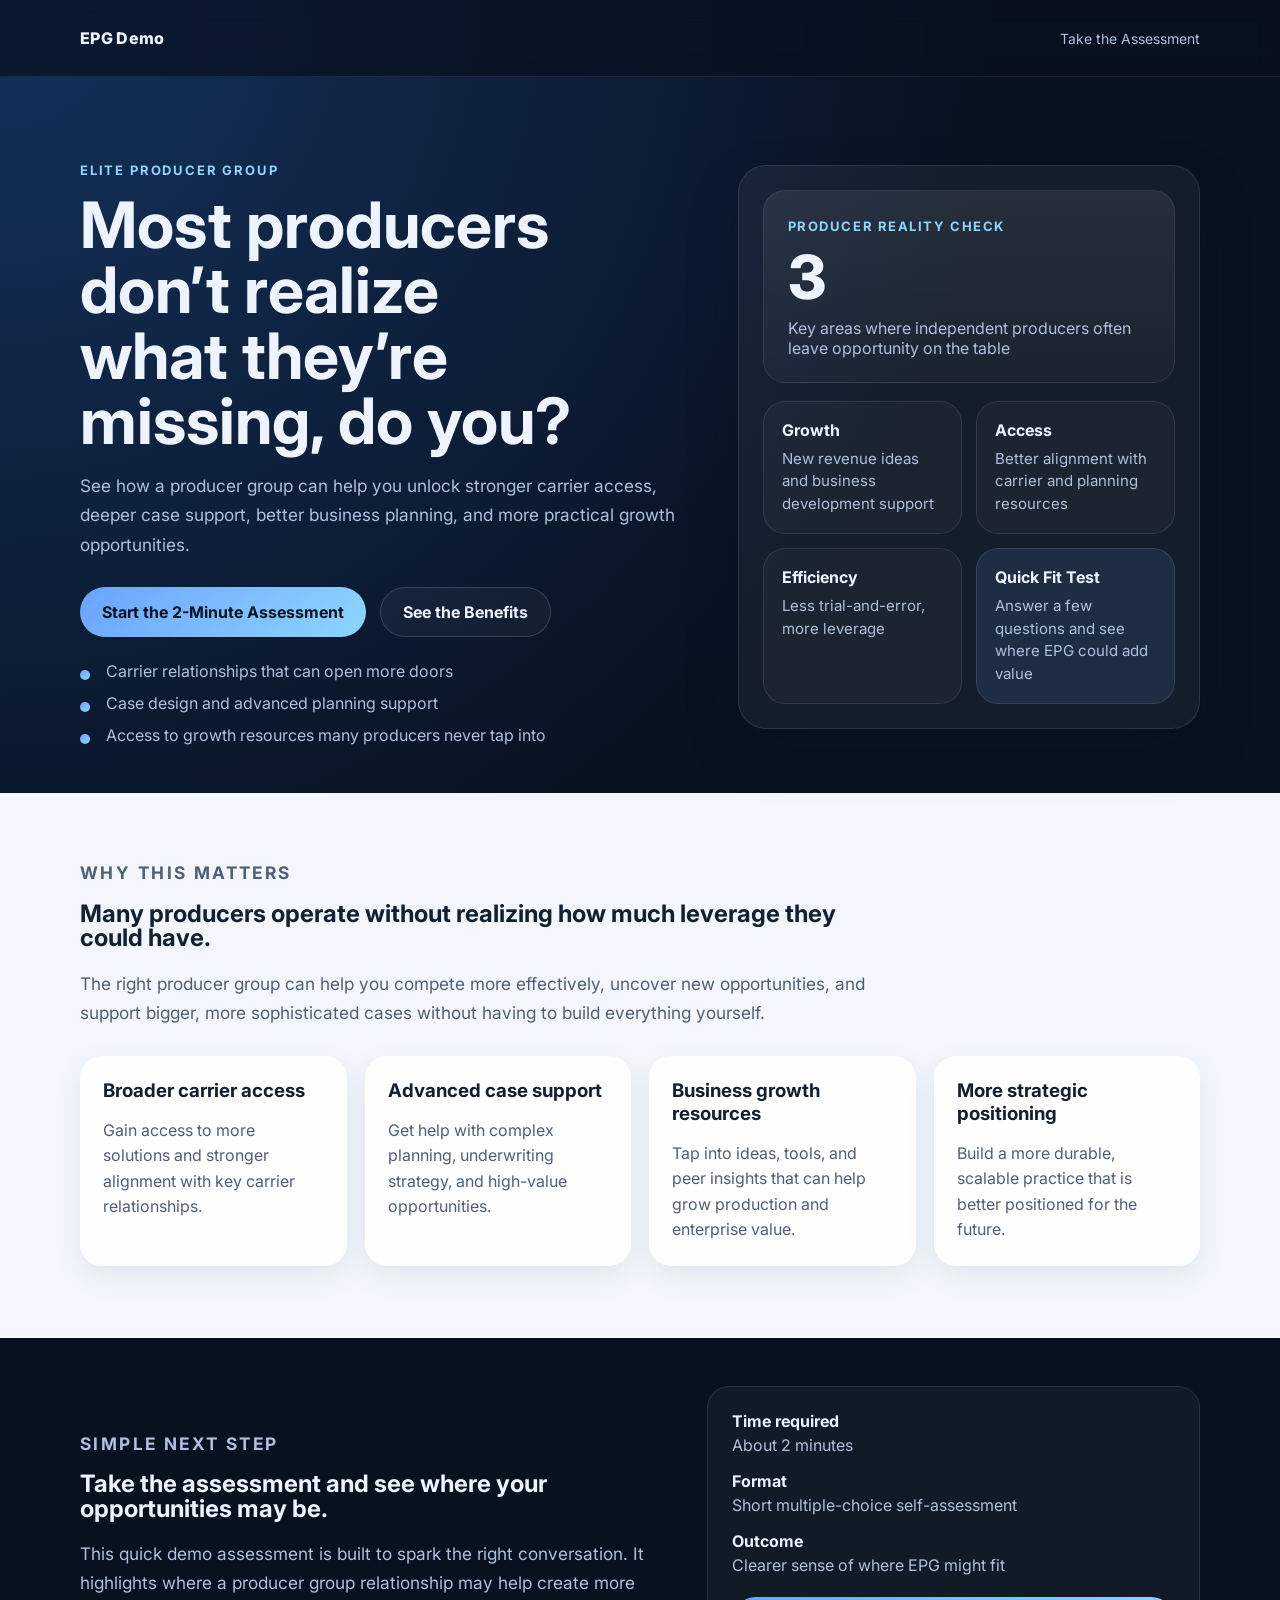
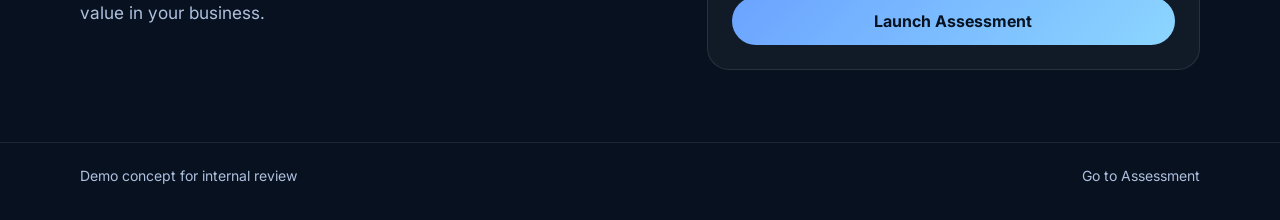
==== index.html @ 3b9f2696 "Add files via upload" ====
<!DOCTYPE html>
<html lang="en">
<head>
  <meta charset="UTF-8" />
  <meta name="viewport" content="width=device-width, initial-scale=1.0" />
  <title>Elite Producer Group | Producer Advantage Demo</title>
  <link rel="preconnect" href="https://fonts.googleapis.com">
  <link rel="preconnect" href="https://fonts.gstatic.com" crossorigin>
  <link href="https://fonts.googleapis.com/css2?family=Inter:wght@400;500;600;700;800&display=swap" rel="stylesheet">
  <link rel="stylesheet" href="styles.css" />
</head>
<body>
  <header class="site-header">
    <div class="container nav-wrap">
      <div class="brand">EPG Demo</div>
      <a class="nav-cta" href="assessment.html">Take the Assessment</a>
    </div>
  </header>

  <main>
    <section class="hero">
      <div class="container hero-grid">
        <div class="hero-copy">
          <p class="eyebrow">Elite Producer Group</p>
          <h1>Most producers don’t realize what they’re missing, do you?</h1>
          <p class="subhead">
            See how a producer group can help you unlock stronger carrier access, deeper case support,
            better business planning, and more practical growth opportunities.
          </p>
          <div class="hero-actions">
            <a class="btn btn-primary" href="assessment.html">Start the 2-Minute Assessment</a>
            <a class="btn btn-secondary" href="#benefits">See the Benefits</a>
          </div>
          <ul class="hero-points">
            <li>Carrier relationships that can open more doors</li>
            <li>Case design and advanced planning support</li>
            <li>Access to growth resources many producers never tap into</li>
          </ul>
        </div>
        <div class="hero-card">
          <div class="stat-card">
            <span class="stat-label">Producer Reality Check</span>
            <span class="stat-number">3</span>
            <p>Key areas where independent producers often leave opportunity on the table</p>
          </div>
          <div class="mini-grid">
            <div class="mini-card">
              <strong>Growth</strong>
              <span>New revenue ideas and business development support</span>
            </div>
            <div class="mini-card">
              <strong>Access</strong>
              <span>Better alignment with carrier and planning resources</span>
            </div>
            <div class="mini-card">
              <strong>Efficiency</strong>
              <span>Less trial-and-error, more leverage</span>
            </div>
            <div class="mini-card accent">
              <strong>Quick Fit Test</strong>
              <span>Answer a few questions and see where EPG could add value</span>
            </div>
          </div>
        </div>
      </div>
    </section>

    <section id="benefits" class="section section-light">
      <div class="container">
        <div class="section-heading">
          <p class="eyebrow">Why this matters</p>
          <h2>Many producers operate without realizing how much leverage they could have.</h2>
          <p>
            The right producer group can help you compete more effectively, uncover new opportunities,
            and support bigger, more sophisticated cases without having to build everything yourself.
          </p>
        </div>

        <div class="benefit-grid">
          <article class="benefit-card">
            <h3>Broader carrier access</h3>
            <p>Gain access to more solutions and stronger alignment with key carrier relationships.</p>
          </article>
          <article class="benefit-card">
            <h3>Advanced case support</h3>
            <p>Get help with complex planning, underwriting strategy, and high-value opportunities.</p>
          </article>
          <article class="benefit-card">
            <h3>Business growth resources</h3>
            <p>Tap into ideas, tools, and peer insights that can help grow production and enterprise value.</p>
          </article>
          <article class="benefit-card">
            <h3>More strategic positioning</h3>
            <p>Build a more durable, scalable practice that is better positioned for the future.</p>
          </article>
        </div>
      </div>
    </section>

    <section class="section">
      <div class="container split-panel">
        <div>
          <p class="eyebrow">Simple next step</p>
          <h2>Take the assessment and see where your opportunities may be.</h2>
          <p>
            This quick demo assessment is built to spark the right conversation. It highlights where a producer
            group relationship may help create more value in your business.
          </p>
        </div>
        <div class="panel-card">
          <div class="panel-list">
            <div>
              <strong>Time required</strong>
              <span>About 2 minutes</span>
            </div>
            <div>
              <strong>Format</strong>
              <span>Short multiple-choice self-assessment</span>
            </div>
            <div>
              <strong>Outcome</strong>
              <span>Clearer sense of where EPG might fit</span>
            </div>
          </div>
          <a class="btn btn-primary btn-block" href="assessment.html">Launch Assessment</a>
        </div>
      </div>
    </section>
  </main>

  <footer class="site-footer">
    <div class="container footer-wrap">
      <span>Demo concept for internal review</span>
      <a href="assessment.html">Go to Assessment</a>
    </div>
  </footer>
</body>
</html>
---- styles.css ----
:root {
  --bg: #08111f;
  --panel: #0f1b2d;
  --panel-2: #13233a;
  --text: #eef4ff;
  --muted: #aec0de;
  --line: rgba(255,255,255,.1);
  --brand: #6ba3ff;
  --brand-2: #8cd6ff;
  --light-bg: #f3f7fd;
  --dark-text: #122033;
  --white: #ffffff;
  --shadow: 0 24px 50px rgba(6, 19, 37, .28);
  --radius: 22px;
}

* { box-sizing: border-box; }
html { scroll-behavior: smooth; }
body {
  margin: 0;
  font-family: 'Inter', Arial, sans-serif;
  color: var(--text);
  background: radial-gradient(circle at top left, #14325d 0%, var(--bg) 45%);
}

a { color: inherit; text-decoration: none; }
.container { width: min(1120px, calc(100% - 32px)); margin: 0 auto; }

.site-header {
  position: sticky;
  top: 0;
  z-index: 5;
  backdrop-filter: blur(12px);
  background: rgba(8,17,31,.7);
  border-bottom: 1px solid rgba(255,255,255,.08);
}
.site-header.compact { position: static; }
.nav-wrap {
  display: flex;
  align-items: center;
  justify-content: space-between;
  min-height: 76px;
  gap: 16px;
}
.brand {
  font-weight: 800;
  letter-spacing: .02em;
}
.nav-cta, .nav-note {
  font-size: 14px;
  color: var(--muted);
}

.hero {
  padding: 72px 0 48px;
}
.hero-grid {
  display: grid;
  grid-template-columns: 1.15fr .85fr;
  gap: 32px;
  align-items: center;
}
.eyebrow {
  color: var(--brand-2);
  font-size: 13px;
  text-transform: uppercase;
  letter-spacing: .14em;
  font-weight: 700;
  margin-bottom: 14px;
}
.hero h1,
.assessment-intro h1,
.section-heading h2,
.split-panel h2 {
  margin: 0 0 18px;
  line-height: 1.02;
}
.hero h1 { font-size: clamp(2.4rem, 5vw, 4.4rem); max-width: 12ch; }
.subhead, .section-heading p, .split-panel p, .assessment-intro p {
  color: var(--muted);
  font-size: 1.08rem;
  line-height: 1.7;
}
.hero-actions {
  display: flex;
  gap: 14px;
  margin: 28px 0 24px;
  flex-wrap: wrap;
}
.btn {
  display: inline-flex;
  align-items: center;
  justify-content: center;
  border-radius: 999px;
  padding: 14px 22px;
  font-weight: 700;
  transition: transform .18s ease, opacity .18s ease, background .18s ease;
}
.btn:hover { transform: translateY(-1px); }
.btn-primary {
  background: linear-gradient(135deg, var(--brand), var(--brand-2));
  color: #071321;
}
.btn-secondary {
  border: 1px solid rgba(255,255,255,.16);
  color: var(--text);
  background: rgba(255,255,255,.04);
}
.btn-block { width: 100%; }
.hero-points {
  list-style: none;
  padding: 0;
  margin: 0;
  display: grid;
  gap: 12px;
}
.hero-points li {
  position: relative;
  padding-left: 26px;
  color: var(--muted);
}
.hero-points li::before {
  content: "";
  position: absolute;
  left: 0;
  top: .55em;
  width: 10px;
  height: 10px;
  border-radius: 50%;
  background: linear-gradient(135deg, var(--brand), var(--brand-2));
}

.hero-card, .assessment-card {
  background: rgba(255,255,255,.05);
  border: 1px solid var(--line);
  box-shadow: var(--shadow);
  border-radius: calc(var(--radius) + 6px);
  padding: 24px;
}
.stat-card {
  border-radius: var(--radius);
  padding: 24px;
  background: linear-gradient(180deg, rgba(255,255,255,.08), rgba(255,255,255,.03));
  border: 1px solid rgba(255,255,255,.08);
  margin-bottom: 18px;
}
.stat-label {
  display: inline-block;
  color: var(--brand-2);
  font-size: 13px;
  font-weight: 700;
  text-transform: uppercase;
  letter-spacing: .12em;
}
.stat-number {
  display: block;
  font-size: 3.8rem;
  line-height: 1;
  font-weight: 800;
  margin: 12px 0 10px;
}
.stat-card p { margin: 0; color: var(--muted); }
.mini-grid {
  display: grid;
  grid-template-columns: 1fr 1fr;
  gap: 14px;
}
.mini-card, .benefit-card, .panel-card, .question-block, .result-card {
  border-radius: var(--radius);
  border: 1px solid var(--line);
}
.mini-card {
  padding: 18px;
  background: rgba(255,255,255,.03);
}
.mini-card strong, .benefit-card h3 { display: block; margin-bottom: 8px; }
.mini-card span { color: var(--muted); font-size: .94rem; line-height: 1.5; display: block; }
.mini-card.accent { background: rgba(107,163,255,.12); }

.section {
  padding: 48px 0 72px;
}
.section-light {
  background: var(--light-bg);
  color: var(--dark-text);
}
.section-light .eyebrow { color: #365fbe; }
.section-light .section-heading p,
.section-light .benefit-card p { color: #4f5f76; }
.section-heading {
  max-width: 800px;
  margin-bottom: 28px;
}
.benefit-grid {
  display: grid;
  grid-template-columns: repeat(4, 1fr);
  gap: 18px;
}
.benefit-card {
  padding: 22px;
  background: rgba(255,255,255,.88);
  box-shadow: 0 10px 30px rgba(17, 36, 69, .08);
}
.benefit-card h3 { margin-top: 0; }
.benefit-card p { margin-bottom: 0; line-height: 1.6; }

.split-panel {
  display: grid;
  grid-template-columns: 1.1fr .9fr;
  gap: 24px;
  align-items: center;
}
.panel-card {
  padding: 24px;
  background: rgba(255,255,255,.04);
}
.panel-list {
  display: grid;
  gap: 16px;
  margin-bottom: 22px;
}
.panel-list strong {
  display: block;
  margin-bottom: 4px;
}
.panel-list span { color: var(--muted); }

.site-footer {
  padding: 24px 0 36px;
  border-top: 1px solid rgba(255,255,255,.08);
}
.footer-wrap {
  display: flex;
  justify-content: space-between;
  gap: 16px;
  color: var(--muted);
  font-size: 14px;
}

.assessment-body {
  min-height: 100vh;
  background: linear-gradient(180deg, #0b1525 0%, #0d1a2d 100%);
}
.assessment-main {
  padding: 34px 0 60px;
}
.assessment-shell {
  display: grid;
  grid-template-columns: .92fr 1.08fr;
  gap: 24px;
  align-items: start;
}
.assessment-intro {
  padding: 12px 8px;
}
.assessment-card {
  padding: 26px;
}
.question-block {
  padding: 16px;
  background: rgba(255,255,255,.03);
  margin-bottom: 14px;
}
.question-block label {
  display: block;
  font-weight: 600;
  margin-bottom: 10px;
  line-height: 1.5;
}
.question-block select,
.question-block input {
  width: 100%;
  border: 1px solid rgba(255,255,255,.12);
  background: rgba(7,19,33,.7);
  color: var(--text);
  padding: 13px 14px;
  border-radius: 14px;
  font: inherit;
}
.question-block select:focus,
.question-block input:focus {
  outline: 2px solid rgba(140,214,255,.35);
  border-color: rgba(140,214,255,.45);
}
.result-card {
  margin-top: 18px;
  padding: 20px;
  background: rgba(107,163,255,.12);
}
.result-card h3 {
  margin-top: 0;
  margin-bottom: 10px;
}
.result-card p {
  margin: 0;
  line-height: 1.6;
  color: var(--text);
}
.hidden { display: none; }

@media (max-width: 960px) {
  .hero-grid,
  .benefit-grid,
  .split-panel,
  .assessment-shell {
    grid-template-columns: 1fr;
  }
  .benefit-grid { grid-template-columns: 1fr 1fr; }
}

@media (max-width: 640px) {
  .hero { padding-top: 36px; }
  .hero h1 { max-width: none; }
  .benefit-grid,
  .mini-grid { grid-template-columns: 1fr; }
  .footer-wrap,
  .nav-wrap { flex-direction: column; align-items: flex-start; }
  .container { width: min(1120px, calc(100% - 22px)); }
}
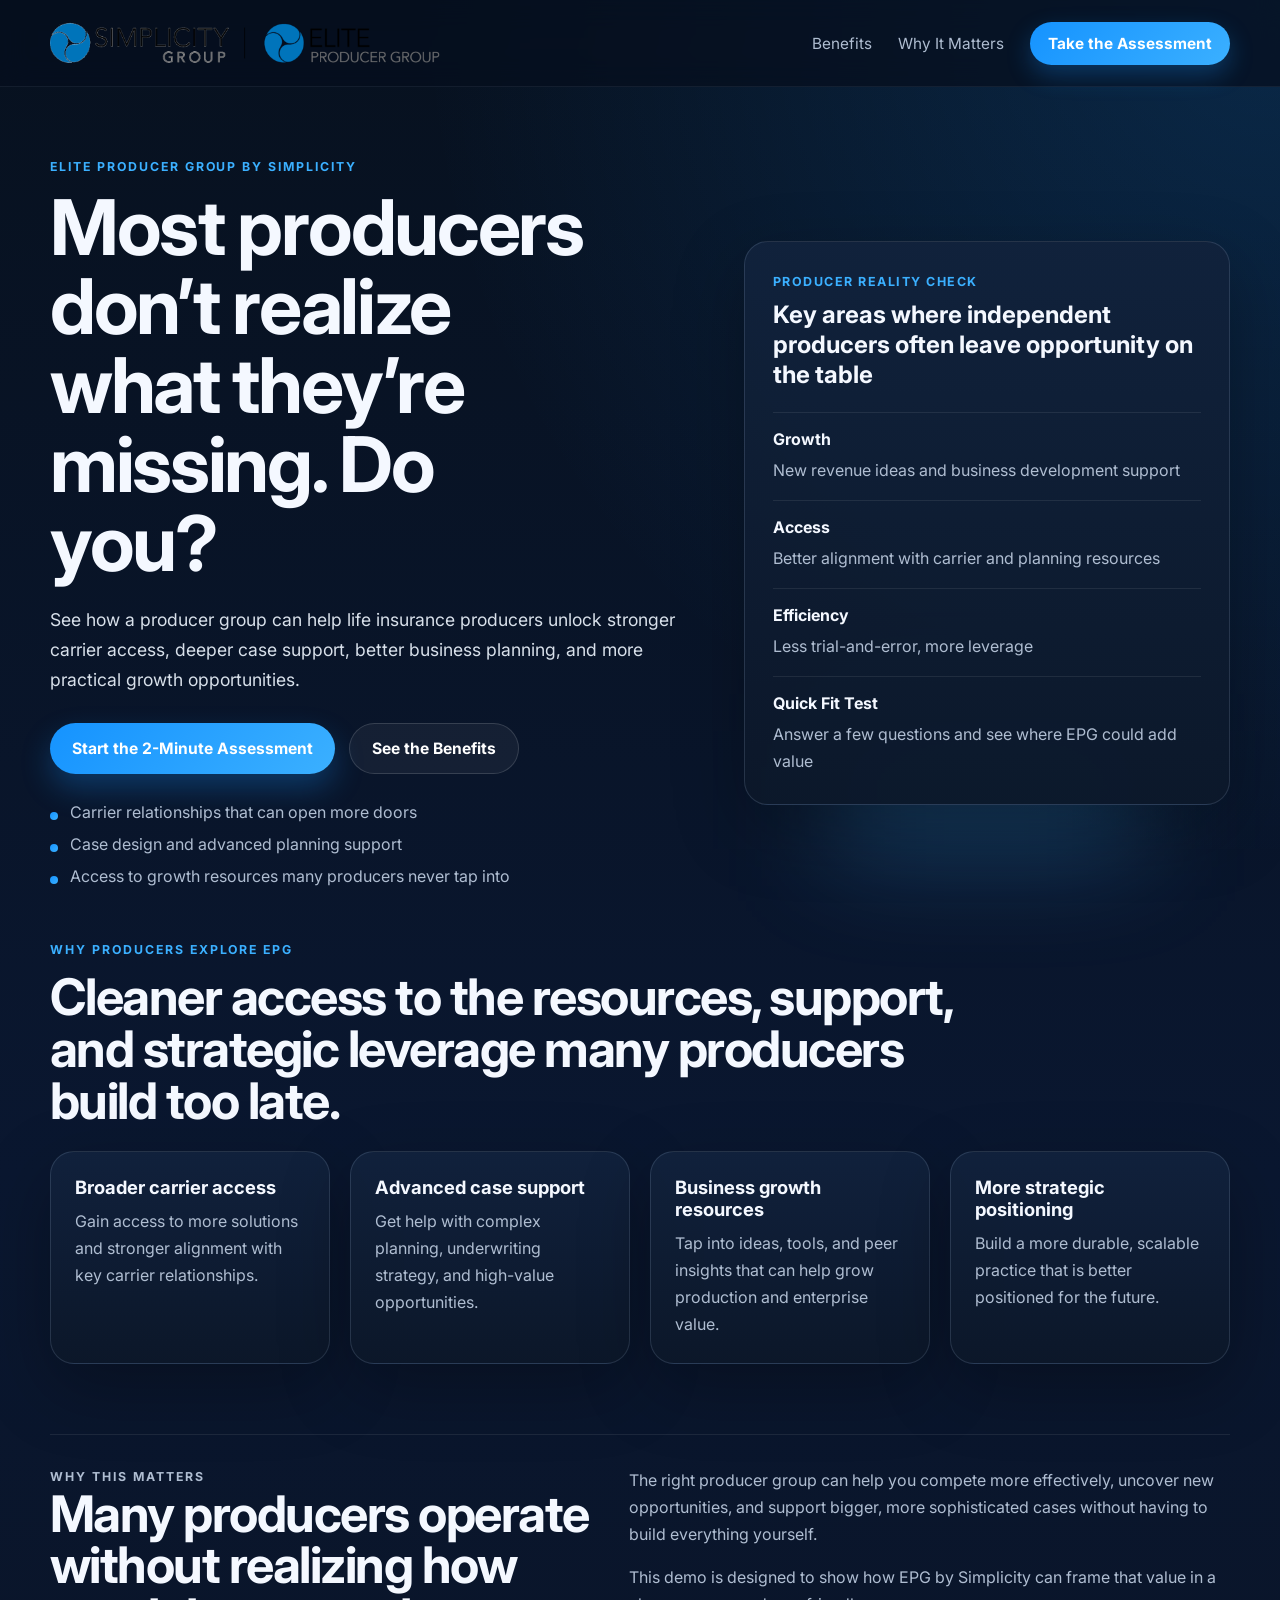
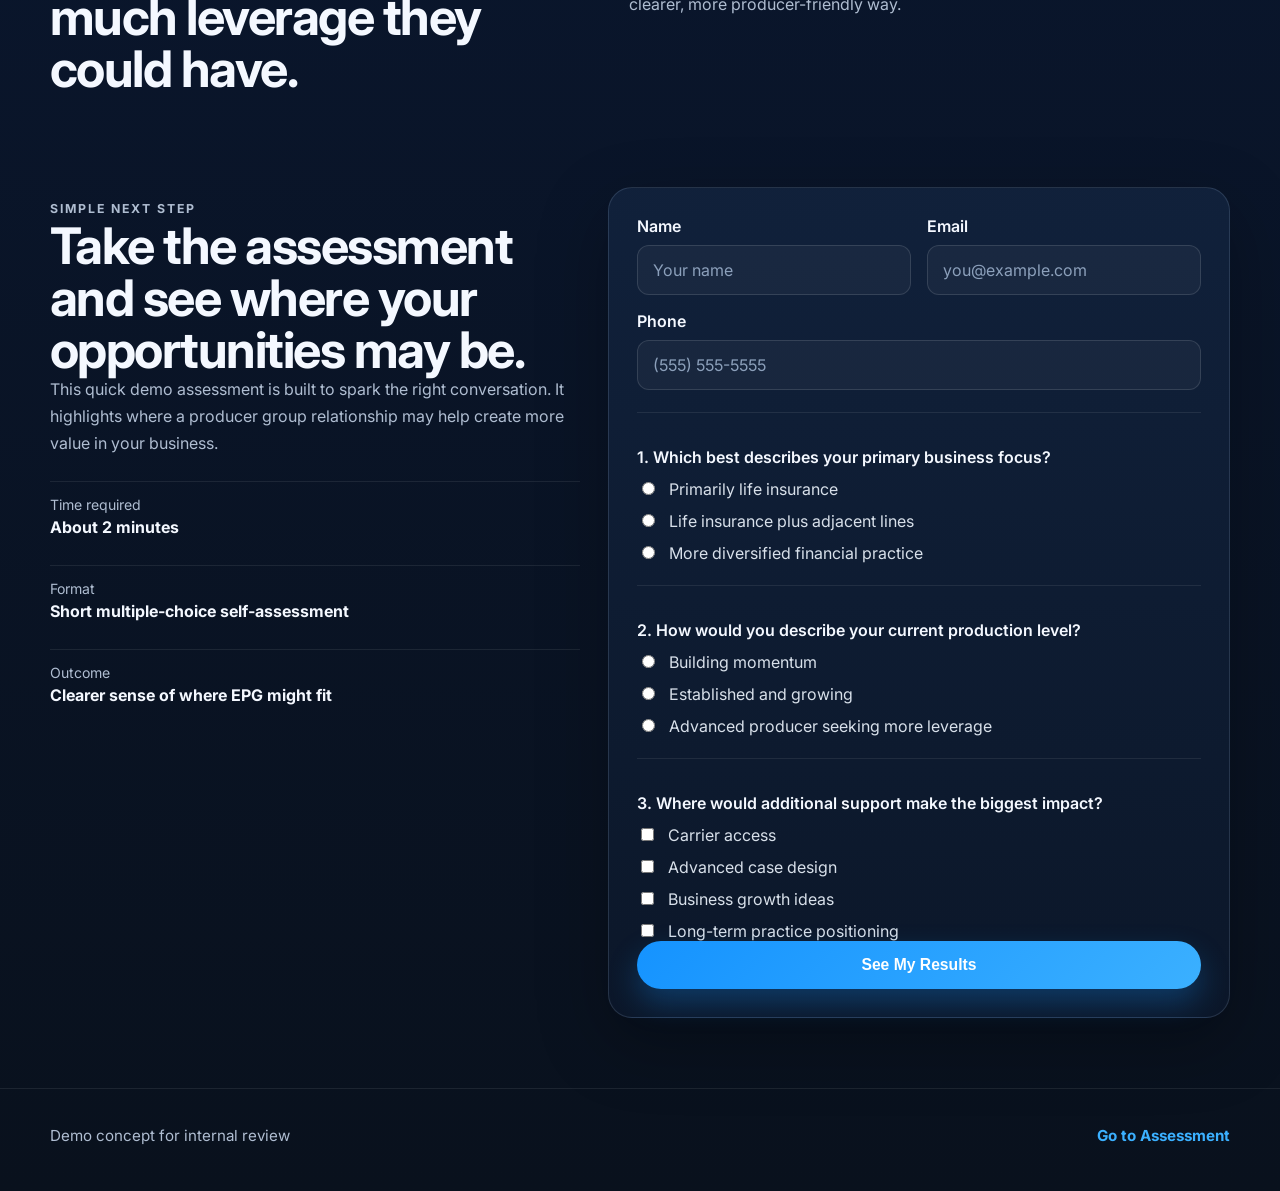
==== commit 09ae8406: "Add files via upload" ====
--- a/index.html
+++ b/index.html
@@ -4,6 +4,7 @@
   <meta charset="UTF-8" />
   <meta name="viewport" content="width=device-width, initial-scale=1.0" />
   <title>Elite Producer Group | Producer Advantage Demo</title>
+  <meta name="description" content="See how Elite Producer Group by Simplicity can help life insurance producers unlock stronger carrier access, advanced case support, and practical growth opportunities." />
   <link rel="preconnect" href="https://fonts.googleapis.com">
   <link rel="preconnect" href="https://fonts.gstatic.com" crossorigin>
   <link href="https://fonts.googleapis.com/css2?family=Inter:wght@400;500;600;700;800&display=swap" rel="stylesheet">
@@ -12,24 +13,30 @@
 <body>
   <header class="site-header">
     <div class="container nav-wrap">
-      <div class="brand">EPG Demo</div>
-      <a class="nav-cta" href="assessment.html">Take the Assessment</a>
+      <a class="brand" href="#top" aria-label="Elite Producer Group by Simplicity">
+        <img src="logo.png" alt="Elite Producer Group by Simplicity" class="brand-logo" />
+      </a>
+      <nav class="site-nav">
+        <a href="#benefits">Benefits</a>
+        <a href="#why-it-matters">Why It Matters</a>
+        <a href="#assessment" class="nav-cta">Take the Assessment</a>
+      </nav>
     </div>
   </header>
 
-  <main>
+  <main id="top">
     <section class="hero">
       <div class="container hero-grid">
         <div class="hero-copy">
-          <p class="eyebrow">Elite Producer Group</p>
-          <h1>Most producers don’t realize what they’re missing, do you?</h1>
-          <p class="subhead">
-            See how a producer group can help you unlock stronger carrier access, deeper case support,
-            better business planning, and more practical growth opportunities.
+          <p class="eyebrow">Elite Producer Group by Simplicity</p>
+          <h1>Most producers don’t realize what they’re missing. Do you?</h1>
+          <p class="hero-text">
+            See how a producer group can help life insurance producers unlock stronger carrier access,
+            deeper case support, better business planning, and more practical growth opportunities.
           </p>
           <div class="hero-actions">
-            <a class="btn btn-primary" href="assessment.html">Start the 2-Minute Assessment</a>
-            <a class="btn btn-secondary" href="#benefits">See the Benefits</a>
+            <a href="#assessment" class="button button-primary">Start the 2-Minute Assessment</a>
+            <a href="#benefits" class="button button-secondary">See the Benefits</a>
           </div>
           <ul class="hero-points">
             <li>Carrier relationships that can open more doors</li>
@@ -37,92 +44,157 @@
             <li>Access to growth resources many producers never tap into</li>
           </ul>
         </div>
-        <div class="hero-card">
-          <div class="stat-card">
+        <aside class="hero-panel">
+          <div class="panel-glow"></div>
+          <div class="hero-stat-card">
             <span class="stat-label">Producer Reality Check</span>
-            <span class="stat-number">3</span>
-            <p>Key areas where independent producers often leave opportunity on the table</p>
-          </div>
-          <div class="mini-grid">
-            <div class="mini-card">
-              <strong>Growth</strong>
-              <span>New revenue ideas and business development support</span>
-            </div>
-            <div class="mini-card">
-              <strong>Access</strong>
-              <span>Better alignment with carrier and planning resources</span>
-            </div>
-            <div class="mini-card">
-              <strong>Efficiency</strong>
-              <span>Less trial-and-error, more leverage</span>
-            </div>
-            <div class="mini-card accent">
-              <strong>Quick Fit Test</strong>
-              <span>Answer a few questions and see where EPG could add value</span>
-            </div>
-          </div>
-        </div>
-      </div>
-    </section>
-
-    <section id="benefits" class="section section-light">
+            <h2>Key areas where independent producers often leave opportunity on the table</h2>
+            <div class="stat-list">
+              <div class="stat-item">
+                <span class="stat-name">Growth</span>
+                <p>New revenue ideas and business development support</p>
+              </div>
+              <div class="stat-item">
+                <span class="stat-name">Access</span>
+                <p>Better alignment with carrier and planning resources</p>
+              </div>
+              <div class="stat-item">
+                <span class="stat-name">Efficiency</span>
+                <p>Less trial-and-error, more leverage</p>
+              </div>
+              <div class="stat-item">
+                <span class="stat-name">Quick Fit Test</span>
+                <p>Answer a few questions and see where EPG could add value</p>
+              </div>
+            </div>
+          </div>
+        </aside>
+      </div>
+    </section>
+
+    <section class="section section-benefits" id="benefits">
       <div class="container">
         <div class="section-heading">
+          <p class="eyebrow">Why producers explore EPG</p>
+          <h2>Cleaner access to the resources, support, and strategic leverage many producers build too late.</h2>
+        </div>
+        <div class="benefit-grid">
+          <article class="info-card">
+            <h3>Broader carrier access</h3>
+            <p>Gain access to more solutions and stronger alignment with key carrier relationships.</p>
+          </article>
+          <article class="info-card">
+            <h3>Advanced case support</h3>
+            <p>Get help with complex planning, underwriting strategy, and high-value opportunities.</p>
+          </article>
+          <article class="info-card">
+            <h3>Business growth resources</h3>
+            <p>Tap into ideas, tools, and peer insights that can help grow production and enterprise value.</p>
+          </article>
+          <article class="info-card">
+            <h3>More strategic positioning</h3>
+            <p>Build a more durable, scalable practice that is better positioned for the future.</p>
+          </article>
+        </div>
+      </div>
+    </section>
+
+    <section class="section section-dark" id="why-it-matters">
+      <div class="container two-column-copy">
+        <div>
           <p class="eyebrow">Why this matters</p>
           <h2>Many producers operate without realizing how much leverage they could have.</h2>
+        </div>
+        <div>
           <p>
             The right producer group can help you compete more effectively, uncover new opportunities,
             and support bigger, more sophisticated cases without having to build everything yourself.
           </p>
-        </div>
-
-        <div class="benefit-grid">
-          <article class="benefit-card">
-            <h3>Broader carrier access</h3>
-            <p>Gain access to more solutions and stronger alignment with key carrier relationships.</p>
-          </article>
-          <article class="benefit-card">
-            <h3>Advanced case support</h3>
-            <p>Get help with complex planning, underwriting strategy, and high-value opportunities.</p>
-          </article>
-          <article class="benefit-card">
-            <h3>Business growth resources</h3>
-            <p>Tap into ideas, tools, and peer insights that can help grow production and enterprise value.</p>
-          </article>
-          <article class="benefit-card">
-            <h3>More strategic positioning</h3>
-            <p>Build a more durable, scalable practice that is better positioned for the future.</p>
-          </article>
-        </div>
-      </div>
-    </section>
-
-    <section class="section">
-      <div class="container split-panel">
-        <div>
+          <p>
+            This demo is designed to show how EPG by Simplicity can frame that value in a clearer,
+            more producer-friendly way.
+          </p>
+        </div>
+      </div>
+    </section>
+
+    <section class="section assessment-section" id="assessment">
+      <div class="container assessment-shell">
+        <div class="assessment-intro">
           <p class="eyebrow">Simple next step</p>
           <h2>Take the assessment and see where your opportunities may be.</h2>
           <p>
             This quick demo assessment is built to spark the right conversation. It highlights where a producer
             group relationship may help create more value in your business.
           </p>
-        </div>
-        <div class="panel-card">
-          <div class="panel-list">
-            <div>
-              <strong>Time required</strong>
-              <span>About 2 minutes</span>
-            </div>
-            <div>
-              <strong>Format</strong>
-              <span>Short multiple-choice self-assessment</span>
-            </div>
-            <div>
-              <strong>Outcome</strong>
-              <span>Clearer sense of where EPG might fit</span>
-            </div>
-          </div>
-          <a class="btn btn-primary btn-block" href="assessment.html">Launch Assessment</a>
+          <div class="assessment-meta">
+            <div><span>Time required</span><strong>About 2 minutes</strong></div>
+            <div><span>Format</span><strong>Short multiple-choice self-assessment</strong></div>
+            <div><span>Outcome</span><strong>Clearer sense of where EPG might fit</strong></div>
+          </div>
+        </div>
+
+        <div class="assessment-card">
+          <form id="assessmentForm">
+            <div class="form-grid">
+              <label>
+                <span>Name</span>
+                <input type="text" name="name" placeholder="Your name" required>
+              </label>
+              <label>
+                <span>Email</span>
+                <input type="email" name="email" placeholder="you@example.com" required>
+              </label>
+              <label class="full-width">
+                <span>Phone</span>
+                <input type="tel" name="phone" placeholder="(555) 555-5555" required>
+              </label>
+            </div>
+
+            <div class="question-block">
+              <p>1. Which best describes your primary business focus?</p>
+              <label><input type="radio" name="focus" value="life" required> Primarily life insurance</label>
+              <label><input type="radio" name="focus" value="mixed"> Life insurance plus adjacent lines</label>
+              <label><input type="radio" name="focus" value="other"> More diversified financial practice</label>
+            </div>
+
+            <div class="question-block">
+              <p>2. How would you describe your current production level?</p>
+              <label><input type="radio" name="production" value="emerging" required> Building momentum</label>
+              <label><input type="radio" name="production" value="established"> Established and growing</label>
+              <label><input type="radio" name="production" value="advanced"> Advanced producer seeking more leverage</label>
+            </div>
+
+            <div class="question-block">
+              <p>3. Where would additional support make the biggest impact?</p>
+              <label><input type="checkbox" name="needs" value="carrier"> Carrier access</label>
+              <label><input type="checkbox" name="needs" value="case"> Advanced case design</label>
+              <label><input type="checkbox" name="needs" value="growth"> Business growth ideas</label>
+              <label><input type="checkbox" name="needs" value="positioning"> Long-term practice positioning</label>
+            </div>
+
+            <button type="submit" class="button button-primary full-button">See My Results</button>
+          </form>
+
+          <div id="resultsCard" class="results-card hidden" aria-live="polite">
+            <p class="eyebrow">Assessment results</p>
+            <h3>You appear to be a strong fit for Elite Producer Group.</h3>
+            <p>
+              Based on your responses, EPG may be able to add value through stronger carrier alignment,
+              practical planning support, and resources that help scale production more strategically.
+            </p>
+            <div class="results-list">
+              <div>
+                <span>Potential value area</span>
+                <strong>Carrier and case support leverage</strong>
+              </div>
+              <div>
+                <span>Likely next conversation</span>
+                <strong>Growth opportunities within your current practice</strong>
+              </div>
+            </div>
+            <button type="button" id="resetButton" class="button button-secondary full-button">Retake Assessment</button>
+          </div>
         </div>
       </div>
     </section>
@@ -130,9 +202,11 @@
 
   <footer class="site-footer">
     <div class="container footer-wrap">
-      <span>Demo concept for internal review</span>
-      <a href="assessment.html">Go to Assessment</a>
+      <p>Demo concept for internal review</p>
+      <a href="#assessment">Go to Assessment</a>
     </div>
   </footer>
+
+  <script src="script.js"></script>
 </body>
 </html>
--- a/styles.css
+++ b/styles.css
@@ -1,17 +1,20 @@
 :root {
-  --bg: #08111f;
-  --panel: #0f1b2d;
-  --panel-2: #13233a;
-  --text: #eef4ff;
-  --muted: #aec0de;
-  --line: rgba(255,255,255,.1);
-  --brand: #6ba3ff;
-  --brand-2: #8cd6ff;
-  --light-bg: #f3f7fd;
-  --dark-text: #122033;
+  --bg: #081426;
+  --bg-soft: #0f2038;
+  --panel: rgba(14, 30, 53, 0.88);
+  --panel-solid: #10213a;
+  --text: #f4f8ff;
+  --muted: #afbdd1;
+  --line: rgba(173, 196, 226, 0.16);
+  --blue: #1593ff;
+  --blue-2: #3bb0ff;
+  --slate: #d8e0ea;
   --white: #ffffff;
-  --shadow: 0 24px 50px rgba(6, 19, 37, .28);
-  --radius: 22px;
+  --shadow: 0 24px 70px rgba(0, 0, 0, 0.28);
+  --radius-xl: 24px;
+  --radius-lg: 18px;
+  --radius-md: 14px;
+  --max: 1180px;
 }
 
 * { box-sizing: border-box; }
@@ -19,94 +22,130 @@
 body {
   margin: 0;
   font-family: 'Inter', Arial, sans-serif;
+  background:
+    radial-gradient(circle at top right, rgba(21, 147, 255, 0.18), transparent 28%),
+    linear-gradient(180deg, #07111f 0%, #0a1730 42%, #09111d 100%);
   color: var(--text);
-  background: radial-gradient(circle at top left, #14325d 0%, var(--bg) 45%);
 }
 
 a { color: inherit; text-decoration: none; }
-.container { width: min(1120px, calc(100% - 32px)); margin: 0 auto; }
+img { max-width: 100%; display: block; }
+.container { width: min(var(--max), calc(100% - 40px)); margin: 0 auto; }
 
 .site-header {
   position: sticky;
   top: 0;
-  z-index: 5;
-  backdrop-filter: blur(12px);
-  background: rgba(8,17,31,.7);
-  border-bottom: 1px solid rgba(255,255,255,.08);
-}
-.site-header.compact { position: static; }
+  z-index: 50;
+  backdrop-filter: blur(14px);
+  background: rgba(6, 15, 30, 0.72);
+  border-bottom: 1px solid rgba(173, 196, 226, 0.08);
+}
+
 .nav-wrap {
   display: flex;
   align-items: center;
   justify-content: space-between;
-  min-height: 76px;
-  gap: 16px;
-}
-.brand {
-  font-weight: 800;
-  letter-spacing: .02em;
-}
-.nav-cta, .nav-note {
-  font-size: 14px;
+  gap: 24px;
+  min-height: 86px;
+}
+
+.brand-logo {
+  height: 54px;
+  width: auto;
+}
+
+.site-nav {
+  display: flex;
+  align-items: center;
+  gap: 26px;
   color: var(--muted);
+  font-size: 0.96rem;
+}
+
+.site-nav a:hover { color: var(--white); }
+.nav-cta {
+  color: var(--white) !important;
+  background: linear-gradient(135deg, var(--blue), var(--blue-2));
+  padding: 12px 18px;
+  border-radius: 999px;
+  font-weight: 700;
+  box-shadow: 0 10px 24px rgba(21, 147, 255, 0.28);
 }
 
 .hero {
-  padding: 72px 0 48px;
-}
+  padding: 72px 0 44px;
+}
+
 .hero-grid {
   display: grid;
-  grid-template-columns: 1.15fr .85fr;
-  gap: 32px;
+  grid-template-columns: 1.15fr 0.85fr;
+  gap: 36px;
   align-items: center;
 }
+
 .eyebrow {
-  color: var(--brand-2);
-  font-size: 13px;
+  margin: 0 0 14px;
   text-transform: uppercase;
-  letter-spacing: .14em;
-  font-weight: 700;
-  margin-bottom: 14px;
-}
+  letter-spacing: 0.16em;
+  font-size: 0.77rem;
+  font-weight: 700;
+  color: var(--blue-2);
+}
+
 .hero h1,
-.assessment-intro h1,
 .section-heading h2,
-.split-panel h2 {
-  margin: 0 0 18px;
-  line-height: 1.02;
-}
-.hero h1 { font-size: clamp(2.4rem, 5vw, 4.4rem); max-width: 12ch; }
-.subhead, .section-heading p, .split-panel p, .assessment-intro p {
-  color: var(--muted);
-  font-size: 1.08rem;
+.two-column-copy h2,
+.assessment-intro h2 {
+  margin: 0;
+  line-height: 1.03;
+  letter-spacing: -0.03em;
+}
+
+.hero h1 {
+  max-width: 11ch;
+  font-size: clamp(2.8rem, 6vw, 4.9rem);
+}
+
+.hero-text {
+  max-width: 60ch;
+  margin: 22px 0 0;
+  color: var(--slate);
+  font-size: 1.1rem;
   line-height: 1.7;
 }
+
 .hero-actions {
   display: flex;
+  flex-wrap: wrap;
   gap: 14px;
-  margin: 28px 0 24px;
-  flex-wrap: wrap;
-}
-.btn {
+  margin: 28px 0 28px;
+}
+
+.button {
   display: inline-flex;
   align-items: center;
   justify-content: center;
+  border: 0;
+  cursor: pointer;
   border-radius: 999px;
-  padding: 14px 22px;
-  font-weight: 700;
-  transition: transform .18s ease, opacity .18s ease, background .18s ease;
-}
-.btn:hover { transform: translateY(-1px); }
-.btn-primary {
-  background: linear-gradient(135deg, var(--brand), var(--brand-2));
-  color: #071321;
-}
-.btn-secondary {
-  border: 1px solid rgba(255,255,255,.16);
-  color: var(--text);
-  background: rgba(255,255,255,.04);
-}
-.btn-block { width: 100%; }
+  padding: 15px 22px;
+  font-size: 0.98rem;
+  font-weight: 700;
+  transition: transform 0.2s ease, box-shadow 0.2s ease, background 0.2s ease;
+}
+.button:hover { transform: translateY(-1px); }
+.button-primary {
+  background: linear-gradient(135deg, var(--blue), var(--blue-2));
+  color: var(--white);
+  box-shadow: 0 14px 30px rgba(21, 147, 255, 0.28);
+}
+.button-secondary {
+  background: rgba(255, 255, 255, 0.05);
+  color: var(--white);
+  border: 1px solid rgba(255, 255, 255, 0.14);
+}
+.full-button { width: 100%; }
+
 .hero-points {
   list-style: none;
   padding: 0;
@@ -114,206 +153,283 @@
   display: grid;
   gap: 12px;
 }
+
 .hero-points li {
   position: relative;
-  padding-left: 26px;
+  padding-left: 20px;
   color: var(--muted);
 }
 .hero-points li::before {
   content: "";
   position: absolute;
   left: 0;
-  top: .55em;
-  width: 10px;
-  height: 10px;
+  top: 10px;
+  width: 8px;
+  height: 8px;
   border-radius: 50%;
-  background: linear-gradient(135deg, var(--brand), var(--brand-2));
-}
-
-.hero-card, .assessment-card {
-  background: rgba(255,255,255,.05);
+  background: linear-gradient(135deg, var(--blue), var(--blue-2));
+}
+
+.hero-panel {
+  position: relative;
+}
+.panel-glow {
+  position: absolute;
+  inset: auto 18% -8% 18%;
+  height: 120px;
+  background: rgba(59, 176, 255, 0.28);
+  filter: blur(54px);
+  z-index: 0;
+}
+.hero-stat-card,
+.info-card,
+.assessment-card {
+  position: relative;
+  z-index: 1;
+  background: linear-gradient(180deg, rgba(17, 34, 60, 0.96), rgba(12, 24, 42, 0.96));
   border: 1px solid var(--line);
+  border-radius: var(--radius-xl);
   box-shadow: var(--shadow);
-  border-radius: calc(var(--radius) + 6px);
-  padding: 24px;
-}
-.stat-card {
-  border-radius: var(--radius);
-  padding: 24px;
-  background: linear-gradient(180deg, rgba(255,255,255,.08), rgba(255,255,255,.03));
-  border: 1px solid rgba(255,255,255,.08);
-  margin-bottom: 18px;
+}
+
+.hero-stat-card {
+  padding: 28px;
+}
+.hero-stat-card h2 {
+  margin: 10px 0 22px;
+  font-size: 1.5rem;
+  line-height: 1.25;
 }
 .stat-label {
   display: inline-block;
-  color: var(--brand-2);
-  font-size: 13px;
-  font-weight: 700;
+  font-size: 0.78rem;
+  font-weight: 700;
+  letter-spacing: 0.12em;
   text-transform: uppercase;
-  letter-spacing: .12em;
-}
-.stat-number {
+  color: var(--blue-2);
+}
+.stat-list {
+  display: grid;
+  gap: 16px;
+}
+.stat-item {
+  padding: 16px 0 0;
+  border-top: 1px solid rgba(255, 255, 255, 0.08);
+}
+.stat-name {
+  display: inline-block;
+  font-weight: 700;
+  margin-bottom: 8px;
+}
+.stat-item p,
+.info-card p,
+.two-column-copy p,
+.assessment-intro p,
+.results-card p {
+  margin: 0;
+  color: var(--muted);
+  line-height: 1.7;
+}
+
+.section {
+  padding: 44px 0;
+}
+.section-benefits {
+  padding-top: 12px;
+}
+.section-heading {
+  max-width: 920px;
+  margin-bottom: 24px;
+}
+.section-heading h2,
+.two-column-copy h2,
+.assessment-intro h2 {
+  font-size: clamp(2rem, 4vw, 3.15rem);
+}
+.benefit-grid {
+  display: grid;
+  grid-template-columns: repeat(4, 1fr);
+  gap: 20px;
+}
+.info-card {
+  padding: 24px;
+}
+.info-card h3 {
+  margin: 0 0 10px;
+  font-size: 1.15rem;
+}
+.section-dark {
+  padding-top: 26px;
+}
+.two-column-copy {
+  display: grid;
+  grid-template-columns: 0.95fr 1.05fr;
+  gap: 36px;
+  align-items: start;
+  padding: 32px 0 14px;
+  border-top: 1px solid rgba(255, 255, 255, 0.08);
+}
+.two-column-copy p + p {
+  margin-top: 16px;
+}
+
+.assessment-section {
+  padding-top: 34px;
+  padding-bottom: 70px;
+}
+.assessment-shell {
+  display: grid;
+  grid-template-columns: 0.92fr 1.08fr;
+  gap: 28px;
+  align-items: start;
+}
+.assessment-intro {
+  padding-top: 12px;
+}
+.assessment-meta {
+  display: grid;
+  gap: 14px;
+  margin-top: 24px;
+}
+.assessment-meta div {
+  padding: 14px 0;
+  border-top: 1px solid rgba(255, 255, 255, 0.08);
+}
+.assessment-meta span,
+.results-list span {
   display: block;
-  font-size: 3.8rem;
-  line-height: 1;
-  font-weight: 800;
-  margin: 12px 0 10px;
-}
-.stat-card p { margin: 0; color: var(--muted); }
-.mini-grid {
+  color: var(--muted);
+  font-size: 0.88rem;
+  margin-bottom: 4px;
+}
+.assessment-meta strong,
+.results-list strong {
+  font-size: 1rem;
+}
+
+.assessment-card {
+  padding: 28px;
+}
+.form-grid {
   display: grid;
   grid-template-columns: 1fr 1fr;
+  gap: 16px;
+}
+.full-width { grid-column: 1 / -1; }
+label span,
+.question-block p {
+  display: block;
+  margin-bottom: 9px;
+  font-weight: 600;
+}
+input[type="text"],
+input[type="email"],
+input[type="tel"] {
+  width: 100%;
+  border: 1px solid rgba(255, 255, 255, 0.12);
+  background: rgba(255, 255, 255, 0.04);
+  color: var(--white);
+  border-radius: 12px;
+  padding: 14px 15px;
+  font: inherit;
+}
+input::placeholder { color: #8ca0bb; }
+.question-block {
+  margin-top: 22px;
+  padding-top: 18px;
+  border-top: 1px solid rgba(255, 255, 255, 0.08);
+}
+.question-block label {
+  display: block;
+  margin: 12px 0 0;
+  color: var(--slate);
+}
+input[type="radio"],
+input[type="checkbox"] {
+  margin-right: 10px;
+  accent-color: var(--blue);
+}
+.results-card {
+  margin-top: 22px;
+  padding-top: 22px;
+  border-top: 1px solid rgba(255, 255, 255, 0.08);
+}
+.results-card h3 {
+  margin: 0 0 12px;
+  font-size: 1.65rem;
+  line-height: 1.2;
+}
+.results-list {
+  display: grid;
   gap: 14px;
-}
-.mini-card, .benefit-card, .panel-card, .question-block, .result-card {
-  border-radius: var(--radius);
-  border: 1px solid var(--line);
-}
-.mini-card {
-  padding: 18px;
-  background: rgba(255,255,255,.03);
-}
-.mini-card strong, .benefit-card h3 { display: block; margin-bottom: 8px; }
-.mini-card span { color: var(--muted); font-size: .94rem; line-height: 1.5; display: block; }
-.mini-card.accent { background: rgba(107,163,255,.12); }
-
-.section {
-  padding: 48px 0 72px;
-}
-.section-light {
-  background: var(--light-bg);
-  color: var(--dark-text);
-}
-.section-light .eyebrow { color: #365fbe; }
-.section-light .section-heading p,
-.section-light .benefit-card p { color: #4f5f76; }
-.section-heading {
-  max-width: 800px;
-  margin-bottom: 28px;
-}
-.benefit-grid {
-  display: grid;
-  grid-template-columns: repeat(4, 1fr);
-  gap: 18px;
-}
-.benefit-card {
-  padding: 22px;
-  background: rgba(255,255,255,.88);
-  box-shadow: 0 10px 30px rgba(17, 36, 69, .08);
-}
-.benefit-card h3 { margin-top: 0; }
-.benefit-card p { margin-bottom: 0; line-height: 1.6; }
-
-.split-panel {
-  display: grid;
-  grid-template-columns: 1.1fr .9fr;
-  gap: 24px;
-  align-items: center;
-}
-.panel-card {
-  padding: 24px;
-  background: rgba(255,255,255,.04);
-}
-.panel-list {
-  display: grid;
-  gap: 16px;
-  margin-bottom: 22px;
-}
-.panel-list strong {
-  display: block;
-  margin-bottom: 4px;
-}
-.panel-list span { color: var(--muted); }
+  margin: 18px 0 22px;
+}
+.results-list div {
+  background: rgba(255, 255, 255, 0.04);
+  border: 1px solid rgba(255, 255, 255, 0.08);
+  border-radius: 14px;
+  padding: 14px 16px;
+}
+.hidden { display: none; }
 
 .site-footer {
-  padding: 24px 0 36px;
-  border-top: 1px solid rgba(255,255,255,.08);
+  border-top: 1px solid rgba(255, 255, 255, 0.08);
+  padding: 22px 0 30px;
 }
 .footer-wrap {
   display: flex;
+  align-items: center;
   justify-content: space-between;
-  gap: 16px;
+  gap: 18px;
   color: var(--muted);
-  font-size: 14px;
-}
-
-.assessment-body {
-  min-height: 100vh;
-  background: linear-gradient(180deg, #0b1525 0%, #0d1a2d 100%);
-}
-.assessment-main {
-  padding: 34px 0 60px;
-}
-.assessment-shell {
-  display: grid;
-  grid-template-columns: .92fr 1.08fr;
-  gap: 24px;
-  align-items: start;
-}
-.assessment-intro {
-  padding: 12px 8px;
-}
-.assessment-card {
-  padding: 26px;
-}
-.question-block {
-  padding: 16px;
-  background: rgba(255,255,255,.03);
-  margin-bottom: 14px;
-}
-.question-block label {
-  display: block;
-  font-weight: 600;
-  margin-bottom: 10px;
-  line-height: 1.5;
-}
-.question-block select,
-.question-block input {
-  width: 100%;
-  border: 1px solid rgba(255,255,255,.12);
-  background: rgba(7,19,33,.7);
-  color: var(--text);
-  padding: 13px 14px;
-  border-radius: 14px;
-  font: inherit;
-}
-.question-block select:focus,
-.question-block input:focus {
-  outline: 2px solid rgba(140,214,255,.35);
-  border-color: rgba(140,214,255,.45);
-}
-.result-card {
-  margin-top: 18px;
-  padding: 20px;
-  background: rgba(107,163,255,.12);
-}
-.result-card h3 {
-  margin-top: 0;
-  margin-bottom: 10px;
-}
-.result-card p {
-  margin: 0;
-  line-height: 1.6;
-  color: var(--text);
-}
-.hidden { display: none; }
-
-@media (max-width: 960px) {
+  font-size: 0.95rem;
+}
+.footer-wrap a {
+  color: var(--blue-2);
+  font-weight: 700;
+}
+
+@media (max-width: 1024px) {
   .hero-grid,
   .benefit-grid,
-  .split-panel,
+  .two-column-copy,
   .assessment-shell {
+    grid-template-columns: 1fr 1fr;
+  }
+  .benefit-grid {
+    grid-template-columns: repeat(2, 1fr);
+  }
+}
+
+@media (max-width: 760px) {
+  .container { width: min(var(--max), calc(100% - 28px)); }
+  .nav-wrap,
+  .site-nav,
+  .hero-actions,
+  .footer-wrap,
+  .hero-grid,
+  .two-column-copy,
+  .assessment-shell,
+  .form-grid,
+  .benefit-grid {
     grid-template-columns: 1fr;
-  }
-  .benefit-grid { grid-template-columns: 1fr 1fr; }
-}
-
-@media (max-width: 640px) {
-  .hero { padding-top: 36px; }
-  .hero h1 { max-width: none; }
-  .benefit-grid,
-  .mini-grid { grid-template-columns: 1fr; }
-  .footer-wrap,
-  .nav-wrap { flex-direction: column; align-items: flex-start; }
-  .container { width: min(1120px, calc(100% - 22px)); }
-}
+    flex-direction: column;
+    align-items: stretch;
+  }
+  .nav-wrap { padding: 16px 0; }
+  .site-nav {
+    display: none;
+  }
+  .brand-logo {
+    height: auto;
+    max-height: 46px;
+  }
+  .hero {
+    padding-top: 48px;
+  }
+  .hero h1 { max-width: 100%; }
+  .hero-actions .button { width: 100%; }
+  .assessment-card,
+  .hero-stat-card,
+  .info-card { padding: 22px; }
+}
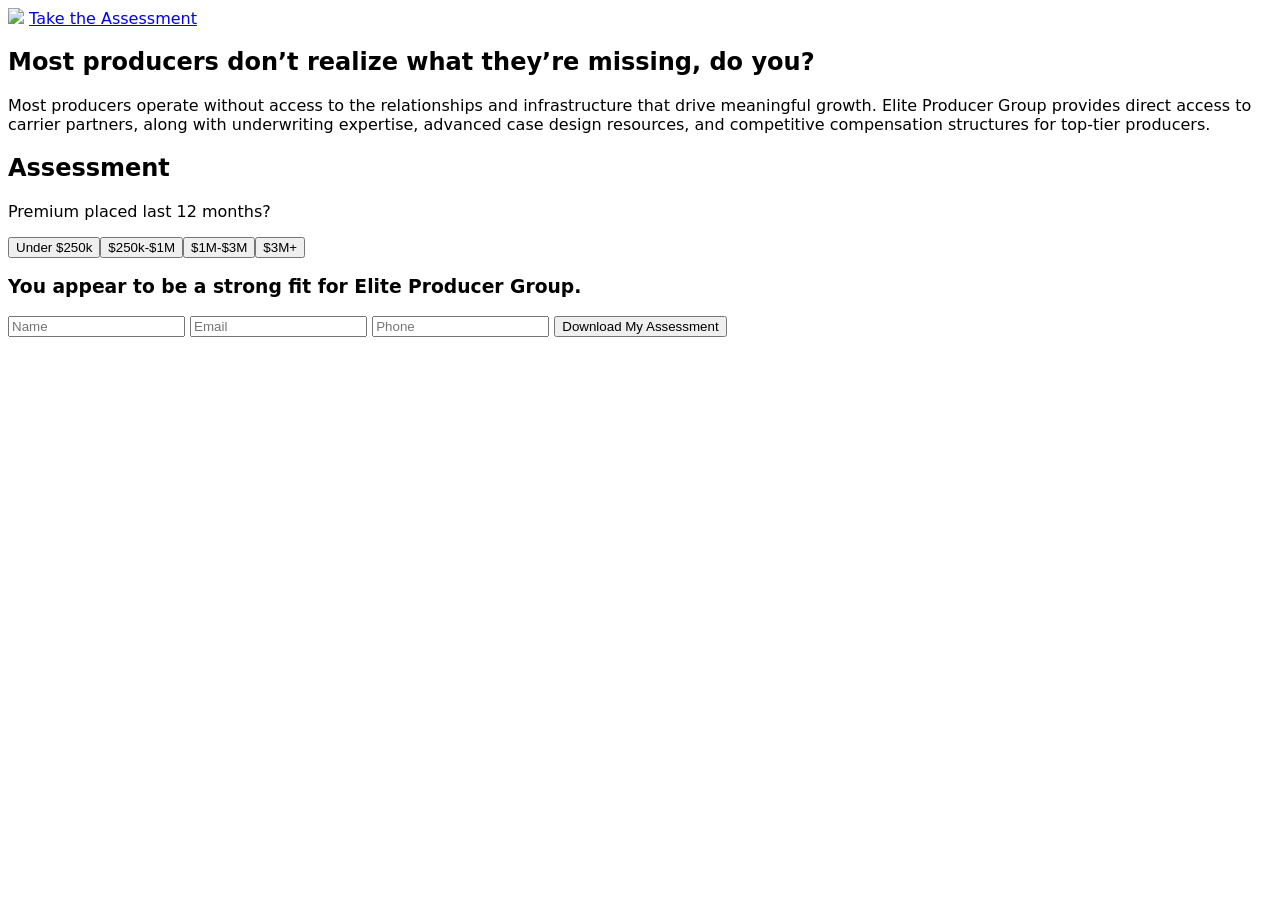
==== commit a7a23026: "Add files via upload" ====
--- a/index.html
+++ b/index.html
@@ -1,212 +1,45 @@
 <!DOCTYPE html>
 <html lang="en">
 <head>
-  <meta charset="UTF-8" />
-  <meta name="viewport" content="width=device-width, initial-scale=1.0" />
-  <title>Elite Producer Group | Producer Advantage Demo</title>
-  <meta name="description" content="See how Elite Producer Group by Simplicity can help life insurance producers unlock stronger carrier access, advanced case support, and practical growth opportunities." />
-  <link rel="preconnect" href="https://fonts.googleapis.com">
-  <link rel="preconnect" href="https://fonts.gstatic.com" crossorigin>
-  <link href="https://fonts.googleapis.com/css2?family=Inter:wght@400;500;600;700;800&display=swap" rel="stylesheet">
-  <link rel="stylesheet" href="styles.css" />
+<meta charset="UTF-8">
+<meta name="viewport" content="width=device-width, initial-scale=1.0">
+<title>EPG Landing Page</title>
+<script src="https://cdn.tailwindcss.com"></script>
+<link rel="stylesheet" href="styles.css">
 </head>
-<body>
-  <header class="site-header">
-    <div class="container nav-wrap">
-      <a class="brand" href="#top" aria-label="Elite Producer Group by Simplicity">
-        <img src="logo.png" alt="Elite Producer Group by Simplicity" class="brand-logo" />
-      </a>
-      <nav class="site-nav">
-        <a href="#benefits">Benefits</a>
-        <a href="#why-it-matters">Why It Matters</a>
-        <a href="#assessment" class="nav-cta">Take the Assessment</a>
-      </nav>
-    </div>
-  </header>
 
-  <main id="top">
-    <section class="hero">
-      <div class="container hero-grid">
-        <div class="hero-copy">
-          <p class="eyebrow">Elite Producer Group by Simplicity</p>
-          <h1>Most producers don’t realize what they’re missing. Do you?</h1>
-          <p class="hero-text">
-            See how a producer group can help life insurance producers unlock stronger carrier access,
-            deeper case support, better business planning, and more practical growth opportunities.
-          </p>
-          <div class="hero-actions">
-            <a href="#assessment" class="button button-primary">Start the 2-Minute Assessment</a>
-            <a href="#benefits" class="button button-secondary">See the Benefits</a>
-          </div>
-          <ul class="hero-points">
-            <li>Carrier relationships that can open more doors</li>
-            <li>Case design and advanced planning support</li>
-            <li>Access to growth resources many producers never tap into</li>
-          </ul>
-        </div>
-        <aside class="hero-panel">
-          <div class="panel-glow"></div>
-          <div class="hero-stat-card">
-            <span class="stat-label">Producer Reality Check</span>
-            <h2>Key areas where independent producers often leave opportunity on the table</h2>
-            <div class="stat-list">
-              <div class="stat-item">
-                <span class="stat-name">Growth</span>
-                <p>New revenue ideas and business development support</p>
-              </div>
-              <div class="stat-item">
-                <span class="stat-name">Access</span>
-                <p>Better alignment with carrier and planning resources</p>
-              </div>
-              <div class="stat-item">
-                <span class="stat-name">Efficiency</span>
-                <p>Less trial-and-error, more leverage</p>
-              </div>
-              <div class="stat-item">
-                <span class="stat-name">Quick Fit Test</span>
-                <p>Answer a few questions and see where EPG could add value</p>
-              </div>
-            </div>
-          </div>
-        </aside>
-      </div>
-    </section>
+<body class="bg-slate-950 text-white">
 
-    <section class="section section-benefits" id="benefits">
-      <div class="container">
-        <div class="section-heading">
-          <p class="eyebrow">Why producers explore EPG</p>
-          <h2>Cleaner access to the resources, support, and strategic leverage many producers build too late.</h2>
-        </div>
-        <div class="benefit-grid">
-          <article class="info-card">
-            <h3>Broader carrier access</h3>
-            <p>Gain access to more solutions and stronger alignment with key carrier relationships.</p>
-          </article>
-          <article class="info-card">
-            <h3>Advanced case support</h3>
-            <p>Get help with complex planning, underwriting strategy, and high-value opportunities.</p>
-          </article>
-          <article class="info-card">
-            <h3>Business growth resources</h3>
-            <p>Tap into ideas, tools, and peer insights that can help grow production and enterprise value.</p>
-          </article>
-          <article class="info-card">
-            <h3>More strategic positioning</h3>
-            <p>Build a more durable, scalable practice that is better positioned for the future.</p>
-          </article>
-        </div>
-      </div>
-    </section>
+<header class="bg-slate-200 border-b">
+  <div class="max-w-7xl mx-auto flex justify-between items-center px-6 py-4">
+    <img src="https://files.constantcontact.com/0dd54850201/55b8a61b-d345-458b-9331-2dbb574b77db.png" class="h-14">
+    <a href="#assessment" class="bg-blue-600 text-white px-5 py-2 rounded-full font-semibold">Take the Assessment</a>
+  </div>
+</header>
 
-    <section class="section section-dark" id="why-it-matters">
-      <div class="container two-column-copy">
-        <div>
-          <p class="eyebrow">Why this matters</p>
-          <h2>Many producers operate without realizing how much leverage they could have.</h2>
-        </div>
-        <div>
-          <p>
-            The right producer group can help you compete more effectively, uncover new opportunities,
-            and support bigger, more sophisticated cases without having to build everything yourself.
-          </p>
-          <p>
-            This demo is designed to show how EPG by Simplicity can frame that value in a clearer,
-            more producer-friendly way.
-          </p>
-        </div>
-      </div>
-    </section>
+<section class="max-w-7xl mx-auto px-6 py-16">
+  <h1 class="text-5xl font-semibold">Most producers don’t realize what they’re missing, do you?</h1>
+  <p class="mt-6 text-slate-300 max-w-2xl">
+    Most producers operate without access to the relationships and infrastructure that drive meaningful growth.
+    Elite Producer Group provides direct access to carrier partners, along with underwriting expertise, advanced case design resources, and competitive compensation structures for top-tier producers.
+  </p>
+</section>
 
-    <section class="section assessment-section" id="assessment">
-      <div class="container assessment-shell">
-        <div class="assessment-intro">
-          <p class="eyebrow">Simple next step</p>
-          <h2>Take the assessment and see where your opportunities may be.</h2>
-          <p>
-            This quick demo assessment is built to spark the right conversation. It highlights where a producer
-            group relationship may help create more value in your business.
-          </p>
-          <div class="assessment-meta">
-            <div><span>Time required</span><strong>About 2 minutes</strong></div>
-            <div><span>Format</span><strong>Short multiple-choice self-assessment</strong></div>
-            <div><span>Outcome</span><strong>Clearer sense of where EPG might fit</strong></div>
-          </div>
-        </div>
+<section id="assessment" class="max-w-5xl mx-auto px-6 py-16">
+  <h2 class="text-3xl font-semibold mb-6">Assessment</h2>
 
-        <div class="assessment-card">
-          <form id="assessmentForm">
-            <div class="form-grid">
-              <label>
-                <span>Name</span>
-                <input type="text" name="name" placeholder="Your name" required>
-              </label>
-              <label>
-                <span>Email</span>
-                <input type="email" name="email" placeholder="you@example.com" required>
-              </label>
-              <label class="full-width">
-                <span>Phone</span>
-                <input type="tel" name="phone" placeholder="(555) 555-5555" required>
-              </label>
-            </div>
+  <div id="quiz"></div>
 
-            <div class="question-block">
-              <p>1. Which best describes your primary business focus?</p>
-              <label><input type="radio" name="focus" value="life" required> Primarily life insurance</label>
-              <label><input type="radio" name="focus" value="mixed"> Life insurance plus adjacent lines</label>
-              <label><input type="radio" name="focus" value="other"> More diversified financial practice</label>
-            </div>
+  <div id="result" class="hidden bg-slate-800 p-6 rounded-2xl mt-10">
+    <h3 class="text-xl font-semibold">You appear to be a strong fit for Elite Producer Group.</h3>
+    <input placeholder="Name" class="w-full p-3 rounded bg-slate-900 mt-4">
+    <input placeholder="Email" class="w-full p-3 rounded bg-slate-900 mt-2">
+    <input placeholder="Phone" class="w-full p-3 rounded bg-slate-900 mt-2">
+    <button class="mt-4 bg-blue-600 px-5 py-3 rounded w-full">Download My Assessment</button>
+  </div>
 
-            <div class="question-block">
-              <p>2. How would you describe your current production level?</p>
-              <label><input type="radio" name="production" value="emerging" required> Building momentum</label>
-              <label><input type="radio" name="production" value="established"> Established and growing</label>
-              <label><input type="radio" name="production" value="advanced"> Advanced producer seeking more leverage</label>
-            </div>
+</section>
 
-            <div class="question-block">
-              <p>3. Where would additional support make the biggest impact?</p>
-              <label><input type="checkbox" name="needs" value="carrier"> Carrier access</label>
-              <label><input type="checkbox" name="needs" value="case"> Advanced case design</label>
-              <label><input type="checkbox" name="needs" value="growth"> Business growth ideas</label>
-              <label><input type="checkbox" name="needs" value="positioning"> Long-term practice positioning</label>
-            </div>
-
-            <button type="submit" class="button button-primary full-button">See My Results</button>
-          </form>
-
-          <div id="resultsCard" class="results-card hidden" aria-live="polite">
-            <p class="eyebrow">Assessment results</p>
-            <h3>You appear to be a strong fit for Elite Producer Group.</h3>
-            <p>
-              Based on your responses, EPG may be able to add value through stronger carrier alignment,
-              practical planning support, and resources that help scale production more strategically.
-            </p>
-            <div class="results-list">
-              <div>
-                <span>Potential value area</span>
-                <strong>Carrier and case support leverage</strong>
-              </div>
-              <div>
-                <span>Likely next conversation</span>
-                <strong>Growth opportunities within your current practice</strong>
-              </div>
-            </div>
-            <button type="button" id="resetButton" class="button button-secondary full-button">Retake Assessment</button>
-          </div>
-        </div>
-      </div>
-    </section>
-  </main>
-
-  <footer class="site-footer">
-    <div class="container footer-wrap">
-      <p>Demo concept for internal review</p>
-      <a href="#assessment">Go to Assessment</a>
-    </div>
-  </footer>
-
-  <script src="script.js"></script>
+<script src="script.js"></script>
 </body>
 </html>
--- a/styles.css
+++ b/styles.css
@@ -1,435 +1 @@
-:root {
-  --bg: #081426;
-  --bg-soft: #0f2038;
-  --panel: rgba(14, 30, 53, 0.88);
-  --panel-solid: #10213a;
-  --text: #f4f8ff;
-  --muted: #afbdd1;
-  --line: rgba(173, 196, 226, 0.16);
-  --blue: #1593ff;
-  --blue-2: #3bb0ff;
-  --slate: #d8e0ea;
-  --white: #ffffff;
-  --shadow: 0 24px 70px rgba(0, 0, 0, 0.28);
-  --radius-xl: 24px;
-  --radius-lg: 18px;
-  --radius-md: 14px;
-  --max: 1180px;
-}
-
-* { box-sizing: border-box; }
-html { scroll-behavior: smooth; }
-body {
-  margin: 0;
-  font-family: 'Inter', Arial, sans-serif;
-  background:
-    radial-gradient(circle at top right, rgba(21, 147, 255, 0.18), transparent 28%),
-    linear-gradient(180deg, #07111f 0%, #0a1730 42%, #09111d 100%);
-  color: var(--text);
-}
-
-a { color: inherit; text-decoration: none; }
-img { max-width: 100%; display: block; }
-.container { width: min(var(--max), calc(100% - 40px)); margin: 0 auto; }
-
-.site-header {
-  position: sticky;
-  top: 0;
-  z-index: 50;
-  backdrop-filter: blur(14px);
-  background: rgba(6, 15, 30, 0.72);
-  border-bottom: 1px solid rgba(173, 196, 226, 0.08);
-}
-
-.nav-wrap {
-  display: flex;
-  align-items: center;
-  justify-content: space-between;
-  gap: 24px;
-  min-height: 86px;
-}
-
-.brand-logo {
-  height: 54px;
-  width: auto;
-}
-
-.site-nav {
-  display: flex;
-  align-items: center;
-  gap: 26px;
-  color: var(--muted);
-  font-size: 0.96rem;
-}
-
-.site-nav a:hover { color: var(--white); }
-.nav-cta {
-  color: var(--white) !important;
-  background: linear-gradient(135deg, var(--blue), var(--blue-2));
-  padding: 12px 18px;
-  border-radius: 999px;
-  font-weight: 700;
-  box-shadow: 0 10px 24px rgba(21, 147, 255, 0.28);
-}
-
-.hero {
-  padding: 72px 0 44px;
-}
-
-.hero-grid {
-  display: grid;
-  grid-template-columns: 1.15fr 0.85fr;
-  gap: 36px;
-  align-items: center;
-}
-
-.eyebrow {
-  margin: 0 0 14px;
-  text-transform: uppercase;
-  letter-spacing: 0.16em;
-  font-size: 0.77rem;
-  font-weight: 700;
-  color: var(--blue-2);
-}
-
-.hero h1,
-.section-heading h2,
-.two-column-copy h2,
-.assessment-intro h2 {
-  margin: 0;
-  line-height: 1.03;
-  letter-spacing: -0.03em;
-}
-
-.hero h1 {
-  max-width: 11ch;
-  font-size: clamp(2.8rem, 6vw, 4.9rem);
-}
-
-.hero-text {
-  max-width: 60ch;
-  margin: 22px 0 0;
-  color: var(--slate);
-  font-size: 1.1rem;
-  line-height: 1.7;
-}
-
-.hero-actions {
-  display: flex;
-  flex-wrap: wrap;
-  gap: 14px;
-  margin: 28px 0 28px;
-}
-
-.button {
-  display: inline-flex;
-  align-items: center;
-  justify-content: center;
-  border: 0;
-  cursor: pointer;
-  border-radius: 999px;
-  padding: 15px 22px;
-  font-size: 0.98rem;
-  font-weight: 700;
-  transition: transform 0.2s ease, box-shadow 0.2s ease, background 0.2s ease;
-}
-.button:hover { transform: translateY(-1px); }
-.button-primary {
-  background: linear-gradient(135deg, var(--blue), var(--blue-2));
-  color: var(--white);
-  box-shadow: 0 14px 30px rgba(21, 147, 255, 0.28);
-}
-.button-secondary {
-  background: rgba(255, 255, 255, 0.05);
-  color: var(--white);
-  border: 1px solid rgba(255, 255, 255, 0.14);
-}
-.full-button { width: 100%; }
-
-.hero-points {
-  list-style: none;
-  padding: 0;
-  margin: 0;
-  display: grid;
-  gap: 12px;
-}
-
-.hero-points li {
-  position: relative;
-  padding-left: 20px;
-  color: var(--muted);
-}
-.hero-points li::before {
-  content: "";
-  position: absolute;
-  left: 0;
-  top: 10px;
-  width: 8px;
-  height: 8px;
-  border-radius: 50%;
-  background: linear-gradient(135deg, var(--blue), var(--blue-2));
-}
-
-.hero-panel {
-  position: relative;
-}
-.panel-glow {
-  position: absolute;
-  inset: auto 18% -8% 18%;
-  height: 120px;
-  background: rgba(59, 176, 255, 0.28);
-  filter: blur(54px);
-  z-index: 0;
-}
-.hero-stat-card,
-.info-card,
-.assessment-card {
-  position: relative;
-  z-index: 1;
-  background: linear-gradient(180deg, rgba(17, 34, 60, 0.96), rgba(12, 24, 42, 0.96));
-  border: 1px solid var(--line);
-  border-radius: var(--radius-xl);
-  box-shadow: var(--shadow);
-}
-
-.hero-stat-card {
-  padding: 28px;
-}
-.hero-stat-card h2 {
-  margin: 10px 0 22px;
-  font-size: 1.5rem;
-  line-height: 1.25;
-}
-.stat-label {
-  display: inline-block;
-  font-size: 0.78rem;
-  font-weight: 700;
-  letter-spacing: 0.12em;
-  text-transform: uppercase;
-  color: var(--blue-2);
-}
-.stat-list {
-  display: grid;
-  gap: 16px;
-}
-.stat-item {
-  padding: 16px 0 0;
-  border-top: 1px solid rgba(255, 255, 255, 0.08);
-}
-.stat-name {
-  display: inline-block;
-  font-weight: 700;
-  margin-bottom: 8px;
-}
-.stat-item p,
-.info-card p,
-.two-column-copy p,
-.assessment-intro p,
-.results-card p {
-  margin: 0;
-  color: var(--muted);
-  line-height: 1.7;
-}
-
-.section {
-  padding: 44px 0;
-}
-.section-benefits {
-  padding-top: 12px;
-}
-.section-heading {
-  max-width: 920px;
-  margin-bottom: 24px;
-}
-.section-heading h2,
-.two-column-copy h2,
-.assessment-intro h2 {
-  font-size: clamp(2rem, 4vw, 3.15rem);
-}
-.benefit-grid {
-  display: grid;
-  grid-template-columns: repeat(4, 1fr);
-  gap: 20px;
-}
-.info-card {
-  padding: 24px;
-}
-.info-card h3 {
-  margin: 0 0 10px;
-  font-size: 1.15rem;
-}
-.section-dark {
-  padding-top: 26px;
-}
-.two-column-copy {
-  display: grid;
-  grid-template-columns: 0.95fr 1.05fr;
-  gap: 36px;
-  align-items: start;
-  padding: 32px 0 14px;
-  border-top: 1px solid rgba(255, 255, 255, 0.08);
-}
-.two-column-copy p + p {
-  margin-top: 16px;
-}
-
-.assessment-section {
-  padding-top: 34px;
-  padding-bottom: 70px;
-}
-.assessment-shell {
-  display: grid;
-  grid-template-columns: 0.92fr 1.08fr;
-  gap: 28px;
-  align-items: start;
-}
-.assessment-intro {
-  padding-top: 12px;
-}
-.assessment-meta {
-  display: grid;
-  gap: 14px;
-  margin-top: 24px;
-}
-.assessment-meta div {
-  padding: 14px 0;
-  border-top: 1px solid rgba(255, 255, 255, 0.08);
-}
-.assessment-meta span,
-.results-list span {
-  display: block;
-  color: var(--muted);
-  font-size: 0.88rem;
-  margin-bottom: 4px;
-}
-.assessment-meta strong,
-.results-list strong {
-  font-size: 1rem;
-}
-
-.assessment-card {
-  padding: 28px;
-}
-.form-grid {
-  display: grid;
-  grid-template-columns: 1fr 1fr;
-  gap: 16px;
-}
-.full-width { grid-column: 1 / -1; }
-label span,
-.question-block p {
-  display: block;
-  margin-bottom: 9px;
-  font-weight: 600;
-}
-input[type="text"],
-input[type="email"],
-input[type="tel"] {
-  width: 100%;
-  border: 1px solid rgba(255, 255, 255, 0.12);
-  background: rgba(255, 255, 255, 0.04);
-  color: var(--white);
-  border-radius: 12px;
-  padding: 14px 15px;
-  font: inherit;
-}
-input::placeholder { color: #8ca0bb; }
-.question-block {
-  margin-top: 22px;
-  padding-top: 18px;
-  border-top: 1px solid rgba(255, 255, 255, 0.08);
-}
-.question-block label {
-  display: block;
-  margin: 12px 0 0;
-  color: var(--slate);
-}
-input[type="radio"],
-input[type="checkbox"] {
-  margin-right: 10px;
-  accent-color: var(--blue);
-}
-.results-card {
-  margin-top: 22px;
-  padding-top: 22px;
-  border-top: 1px solid rgba(255, 255, 255, 0.08);
-}
-.results-card h3 {
-  margin: 0 0 12px;
-  font-size: 1.65rem;
-  line-height: 1.2;
-}
-.results-list {
-  display: grid;
-  gap: 14px;
-  margin: 18px 0 22px;
-}
-.results-list div {
-  background: rgba(255, 255, 255, 0.04);
-  border: 1px solid rgba(255, 255, 255, 0.08);
-  border-radius: 14px;
-  padding: 14px 16px;
-}
-.hidden { display: none; }
-
-.site-footer {
-  border-top: 1px solid rgba(255, 255, 255, 0.08);
-  padding: 22px 0 30px;
-}
-.footer-wrap {
-  display: flex;
-  align-items: center;
-  justify-content: space-between;
-  gap: 18px;
-  color: var(--muted);
-  font-size: 0.95rem;
-}
-.footer-wrap a {
-  color: var(--blue-2);
-  font-weight: 700;
-}
-
-@media (max-width: 1024px) {
-  .hero-grid,
-  .benefit-grid,
-  .two-column-copy,
-  .assessment-shell {
-    grid-template-columns: 1fr 1fr;
-  }
-  .benefit-grid {
-    grid-template-columns: repeat(2, 1fr);
-  }
-}
-
-@media (max-width: 760px) {
-  .container { width: min(var(--max), calc(100% - 28px)); }
-  .nav-wrap,
-  .site-nav,
-  .hero-actions,
-  .footer-wrap,
-  .hero-grid,
-  .two-column-copy,
-  .assessment-shell,
-  .form-grid,
-  .benefit-grid {
-    grid-template-columns: 1fr;
-    flex-direction: column;
-    align-items: stretch;
-  }
-  .nav-wrap { padding: 16px 0; }
-  .site-nav {
-    display: none;
-  }
-  .brand-logo {
-    height: auto;
-    max-height: 46px;
-  }
-  .hero {
-    padding-top: 48px;
-  }
-  .hero h1 { max-width: 100%; }
-  .hero-actions .button { width: 100%; }
-  .assessment-card,
-  .hero-stat-card,
-  .info-card { padding: 22px; }
-}
+body { font-family: system-ui; }
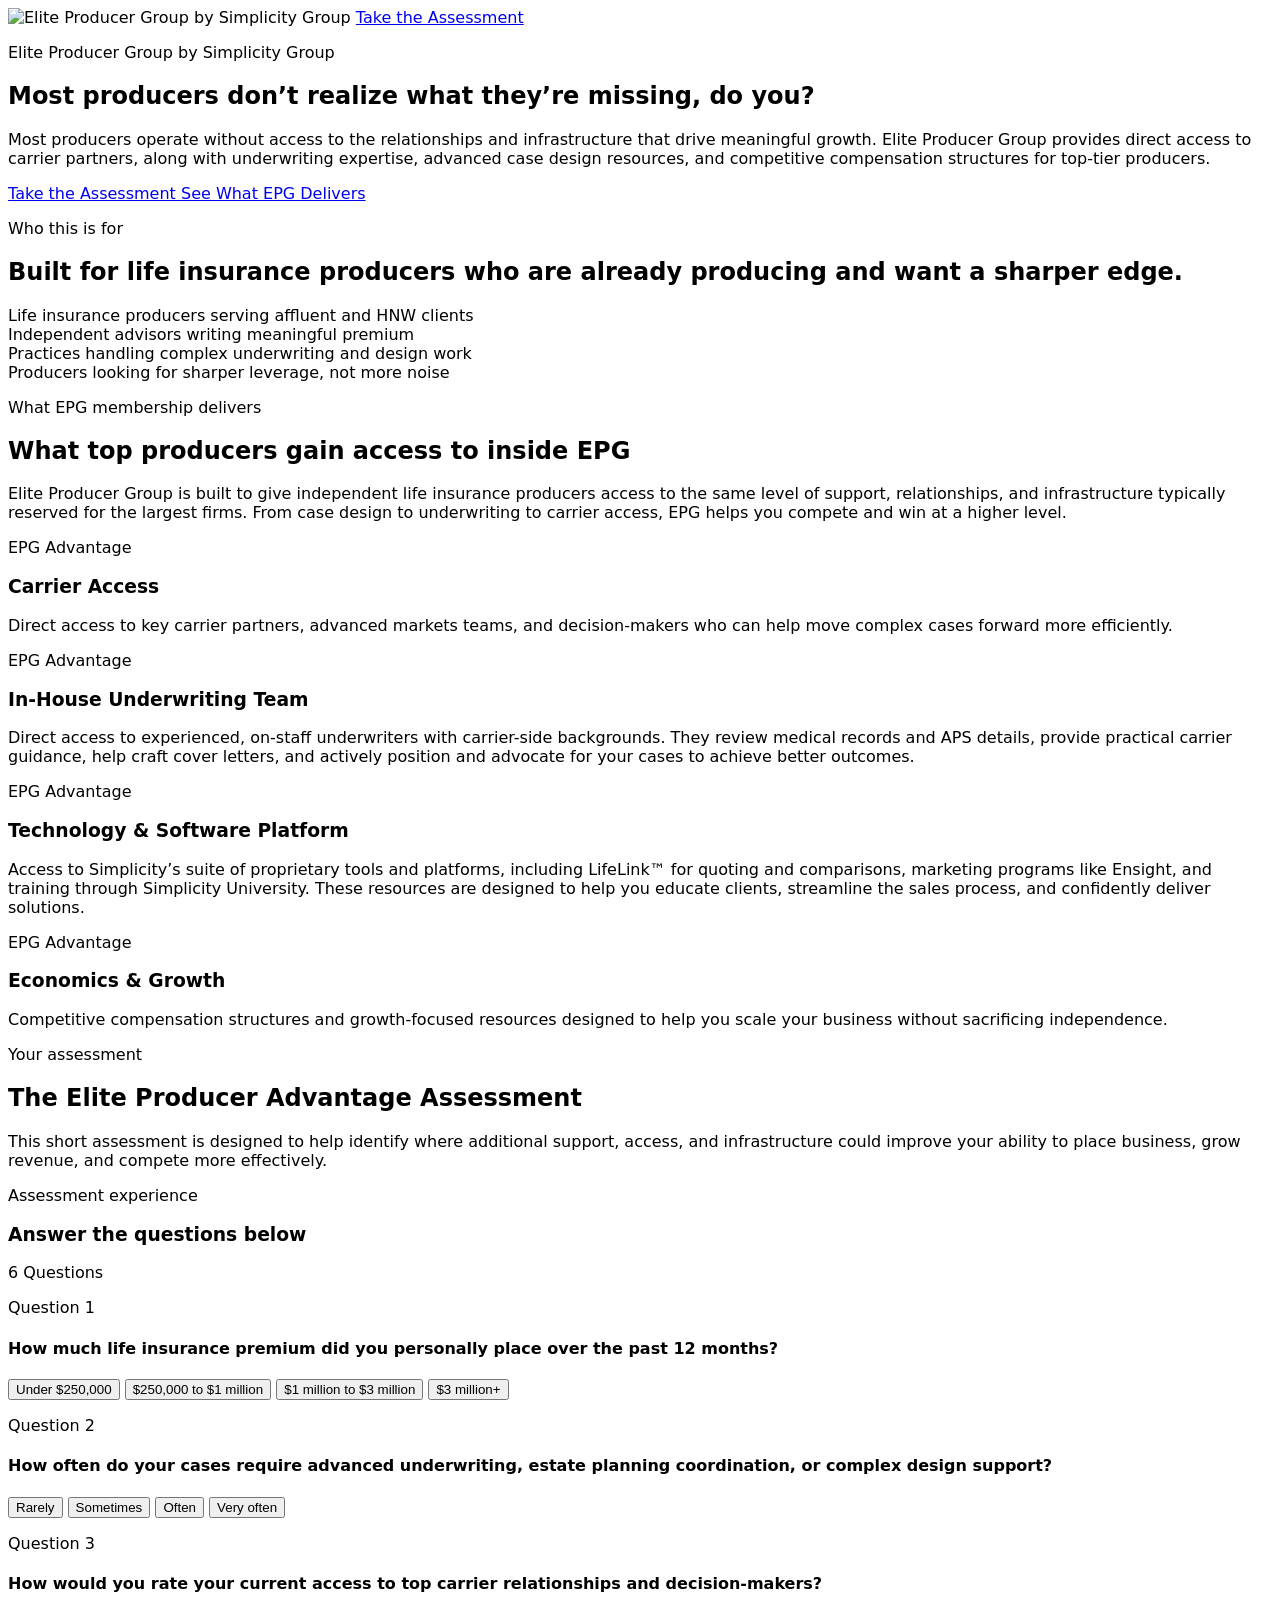
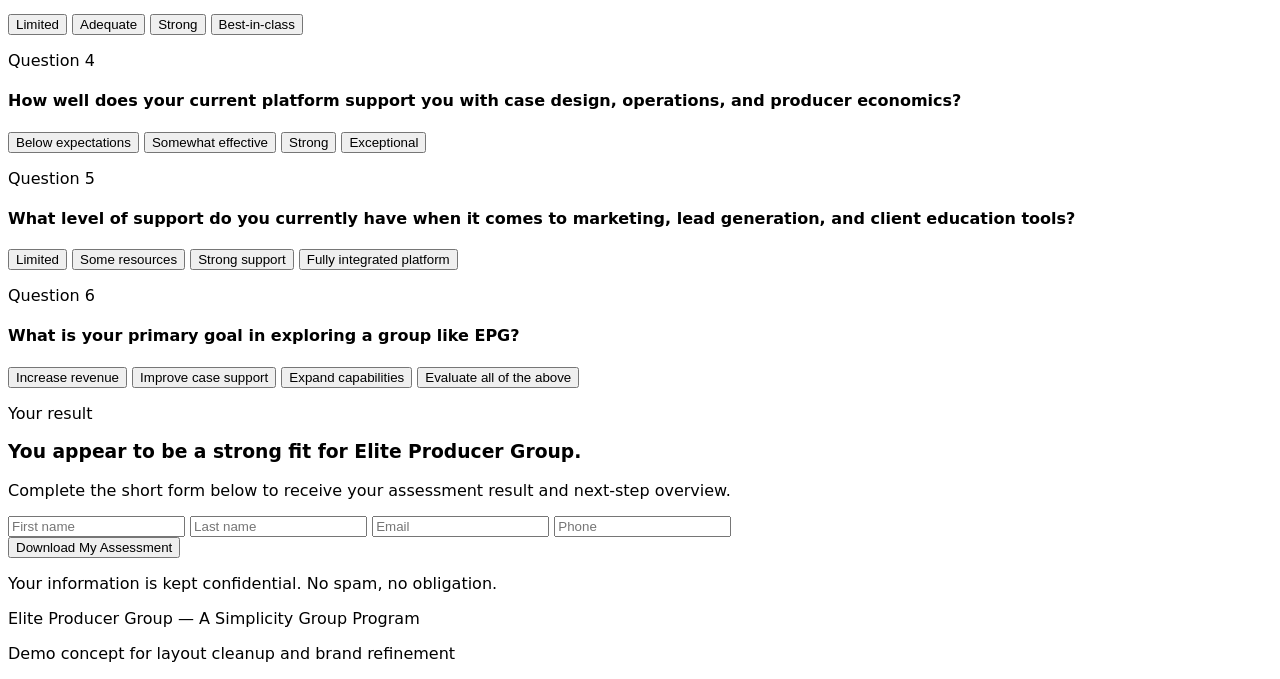
==== commit 8dbed2c1: "Add files via upload" ====
--- a/index.html
+++ b/index.html
@@ -1,45 +1,263 @@
 <!DOCTYPE html>
 <html lang="en">
 <head>
-<meta charset="UTF-8">
-<meta name="viewport" content="width=device-width, initial-scale=1.0">
-<title>EPG Landing Page</title>
-<script src="https://cdn.tailwindcss.com"></script>
-<link rel="stylesheet" href="styles.css">
+  <meta charset="UTF-8" />
+  <meta name="viewport" content="width=device-width, initial-scale=1.0" />
+  <title>EPG Landing Page</title>
+  <script src="https://cdn.tailwindcss.com"></script>
+  <link rel="stylesheet" href="styles.css" />
 </head>
-
-<body class="bg-slate-950 text-white">
-
-<header class="bg-slate-200 border-b">
-  <div class="max-w-7xl mx-auto flex justify-between items-center px-6 py-4">
-    <img src="https://files.constantcontact.com/0dd54850201/55b8a61b-d345-458b-9331-2dbb574b77db.png" class="h-14">
-    <a href="#assessment" class="bg-blue-600 text-white px-5 py-2 rounded-full font-semibold">Take the Assessment</a>
-  </div>
-</header>
-
-<section class="max-w-7xl mx-auto px-6 py-16">
-  <h1 class="text-5xl font-semibold">Most producers don’t realize what they’re missing, do you?</h1>
-  <p class="mt-6 text-slate-300 max-w-2xl">
-    Most producers operate without access to the relationships and infrastructure that drive meaningful growth.
-    Elite Producer Group provides direct access to carrier partners, along with underwriting expertise, advanced case design resources, and competitive compensation structures for top-tier producers.
-  </p>
-</section>
-
-<section id="assessment" class="max-w-5xl mx-auto px-6 py-16">
-  <h2 class="text-3xl font-semibold mb-6">Assessment</h2>
-
-  <div id="quiz"></div>
-
-  <div id="result" class="hidden bg-slate-800 p-6 rounded-2xl mt-10">
-    <h3 class="text-xl font-semibold">You appear to be a strong fit for Elite Producer Group.</h3>
-    <input placeholder="Name" class="w-full p-3 rounded bg-slate-900 mt-4">
-    <input placeholder="Email" class="w-full p-3 rounded bg-slate-900 mt-2">
-    <input placeholder="Phone" class="w-full p-3 rounded bg-slate-900 mt-2">
-    <button class="mt-4 bg-blue-600 px-5 py-3 rounded w-full">Download My Assessment</button>
-  </div>
-
-</section>
-
-<script src="script.js"></script>
+<body class="min-h-screen bg-slate-950 text-white">
+  <header class="sticky top-0 z-20 border-b border-slate-300/70 bg-slate-200/95 backdrop-blur">
+    <div class="mx-auto flex max-w-7xl items-center justify-between gap-6 px-6 py-4 lg:px-10">
+      <img
+        src="https://files.constantcontact.com/0dd54850201/55b8a61b-d345-458b-9331-2dbb574b77db.png"
+        alt="Elite Producer Group by Simplicity Group"
+        class="h-14 w-auto md:h-16"
+      />
+      <a
+        href="#assessment"
+        class="rounded-full bg-blue-600 px-5 py-2.5 text-sm font-semibold text-white shadow-lg shadow-blue-600/20 transition hover:bg-blue-500"
+      >
+        Take the Assessment
+      </a>
+    </div>
+  </header>
+
+  <main>
+    <section class="relative overflow-hidden border-b border-white/10 bg-[radial-gradient(circle_at_top_right,_rgba(59,130,246,0.22),_transparent_28%),linear-gradient(180deg,#020617_0%,#0f172a_100%)]">
+      <div class="mx-auto grid max-w-7xl gap-12 px-6 py-16 lg:grid-cols-[1.15fr_0.85fr] lg:px-10 lg:py-24">
+        <div>
+          <p class="mb-4 text-sm font-semibold uppercase tracking-[0.22em] text-blue-300">Elite Producer Group by Simplicity Group</p>
+          <h1 class="max-w-3xl text-4xl font-semibold leading-tight text-white md:text-6xl">
+            Most producers don’t realize what they’re missing, do you?
+          </h1>
+          <p class="mt-6 max-w-2xl text-lg leading-8 text-slate-300">
+            Most producers operate without access to the relationships and infrastructure that drive meaningful growth.
+            Elite Producer Group provides direct access to carrier partners, along with underwriting expertise, advanced case design resources,
+            and competitive compensation structures for top-tier producers.
+          </p>
+          <div class="mt-8 flex flex-wrap gap-4">
+            <a
+              href="#assessment"
+              class="rounded-full bg-blue-500 px-6 py-3 font-semibold text-white shadow-lg shadow-blue-500/25 transition hover:bg-blue-400"
+            >
+              Take the Assessment
+            </a>
+            <a
+              href="#value"
+              class="rounded-full border border-white/15 px-6 py-3 font-semibold text-slate-100 transition hover:border-blue-300 hover:text-blue-200"
+            >
+              See What EPG Delivers
+            </a>
+          </div>
+        </div>
+
+        <div class="rounded-3xl border border-white/10 bg-white/5 p-6 shadow-2xl shadow-blue-950/40 backdrop-blur">
+          <p class="text-sm font-semibold uppercase tracking-[0.18em] text-blue-300">Who this is for</p>
+          <h2 class="mt-3 text-2xl font-semibold text-white">Built for life insurance producers who are already producing and want a sharper edge.</h2>
+          <div class="mt-6 space-y-3">
+            <div class="flex items-start gap-3 rounded-2xl border border-white/10 bg-slate-900/70 px-4 py-3 text-slate-200">
+              <span class="mt-1 h-2.5 w-2.5 rounded-full bg-blue-400"></span>
+              <span>Life insurance producers serving affluent and HNW clients</span>
+            </div>
+            <div class="flex items-start gap-3 rounded-2xl border border-white/10 bg-slate-900/70 px-4 py-3 text-slate-200">
+              <span class="mt-1 h-2.5 w-2.5 rounded-full bg-blue-400"></span>
+              <span>Independent advisors writing meaningful premium</span>
+            </div>
+            <div class="flex items-start gap-3 rounded-2xl border border-white/10 bg-slate-900/70 px-4 py-3 text-slate-200">
+              <span class="mt-1 h-2.5 w-2.5 rounded-full bg-blue-400"></span>
+              <span>Practices handling complex underwriting and design work</span>
+            </div>
+            <div class="flex items-start gap-3 rounded-2xl border border-white/10 bg-slate-900/70 px-4 py-3 text-slate-200">
+              <span class="mt-1 h-2.5 w-2.5 rounded-full bg-blue-400"></span>
+              <span>Producers looking for sharper leverage, not more noise</span>
+            </div>
+          </div>
+        </div>
+      </div>
+    </section>
+
+    <section id="value" class="border-b border-white/10 bg-slate-900">
+      <div class="mx-auto max-w-7xl px-6 py-16 lg:px-10 lg:py-20">
+        <div class="max-w-3xl">
+          <p class="text-sm font-semibold uppercase tracking-[0.22em] text-blue-300">What EPG membership delivers</p>
+          <h2 class="mt-3 text-3xl font-semibold text-white md:text-4xl">What top producers gain access to inside EPG</h2>
+          <p class="mt-5 text-lg leading-8 text-slate-300">
+            Elite Producer Group is built to give independent life insurance producers access to the same level of support,
+            relationships, and infrastructure typically reserved for the largest firms. From case design to underwriting to carrier access,
+            EPG helps you compete and win at a higher level.
+          </p>
+        </div>
+
+        <div class="mt-10 grid gap-5 md:grid-cols-2">
+          <div class="rounded-3xl border border-white/10 bg-gradient-to-br from-slate-900 to-slate-800 p-6 shadow-xl shadow-slate-950/30">
+            <div class="mb-4 inline-flex rounded-full border border-blue-400/30 bg-blue-500/10 px-3 py-1 text-xs font-semibold uppercase tracking-[0.18em] text-blue-200">
+              EPG Advantage
+            </div>
+            <h3 class="text-2xl font-semibold text-white">Carrier Access</h3>
+            <p class="mt-4 leading-7 text-slate-300">
+              Direct access to key carrier partners, advanced markets teams, and decision-makers who can help move complex cases forward more efficiently.
+            </p>
+          </div>
+
+          <div class="rounded-3xl border border-white/10 bg-gradient-to-br from-slate-900 to-slate-800 p-6 shadow-xl shadow-slate-950/30">
+            <div class="mb-4 inline-flex rounded-full border border-blue-400/30 bg-blue-500/10 px-3 py-1 text-xs font-semibold uppercase tracking-[0.18em] text-blue-200">
+              EPG Advantage
+            </div>
+            <h3 class="text-2xl font-semibold text-white">In-House Underwriting Team</h3>
+            <p class="mt-4 leading-7 text-slate-300">
+              Direct access to experienced, on-staff underwriters with carrier-side backgrounds. They review medical records and APS details,
+              provide practical carrier guidance, help craft cover letters, and actively position and advocate for your cases to achieve better outcomes.
+            </p>
+          </div>
+
+          <div class="rounded-3xl border border-white/10 bg-gradient-to-br from-slate-900 to-slate-800 p-6 shadow-xl shadow-slate-950/30">
+            <div class="mb-4 inline-flex rounded-full border border-blue-400/30 bg-blue-500/10 px-3 py-1 text-xs font-semibold uppercase tracking-[0.18em] text-blue-200">
+              EPG Advantage
+            </div>
+            <h3 class="text-2xl font-semibold text-white">Technology &amp; Software Platform</h3>
+            <p class="mt-4 leading-7 text-slate-300">
+              Access to Simplicity’s suite of proprietary tools and platforms, including LifeLink™ for quoting and comparisons,
+              marketing programs like Ensight, and training through Simplicity University. These resources are designed to help you
+              educate clients, streamline the sales process, and confidently deliver solutions.
+            </p>
+          </div>
+
+          <div class="rounded-3xl border border-white/10 bg-gradient-to-br from-slate-900 to-slate-800 p-6 shadow-xl shadow-slate-950/30">
+            <div class="mb-4 inline-flex rounded-full border border-blue-400/30 bg-blue-500/10 px-3 py-1 text-xs font-semibold uppercase tracking-[0.18em] text-blue-200">
+              EPG Advantage
+            </div>
+            <h3 class="text-2xl font-semibold text-white">Economics &amp; Growth</h3>
+            <p class="mt-4 leading-7 text-slate-300">
+              Competitive compensation structures and growth-focused resources designed to help you scale your business without sacrificing independence.
+            </p>
+          </div>
+        </div>
+      </div>
+    </section>
+
+    <section id="assessment" class="bg-[linear-gradient(180deg,#0f172a_0%,#111827_100%)]">
+      <div class="mx-auto max-w-7xl px-6 py-16 lg:px-10 lg:py-20">
+        <div class="max-w-3xl">
+          <p class="text-sm font-semibold uppercase tracking-[0.22em] text-blue-300">Your assessment</p>
+          <h2 class="mt-3 text-3xl font-semibold text-white md:text-4xl">The Elite Producer Advantage Assessment</h2>
+          <p class="mt-5 text-lg leading-8 text-slate-300">
+            This short assessment is designed to help identify where additional support, access, and infrastructure could improve
+            your ability to place business, grow revenue, and compete more effectively.
+          </p>
+        </div>
+
+        <div class="mt-10 grid gap-8 lg:grid-cols-[1.05fr_0.95fr]">
+          <div class="rounded-3xl border border-white/10 bg-slate-950 p-7 shadow-2xl shadow-slate-950/40">
+            <div class="mb-8 flex items-center justify-between gap-4">
+              <div>
+                <p class="text-sm font-semibold uppercase tracking-[0.18em] text-blue-300">Assessment experience</p>
+                <h3 class="mt-2 text-2xl font-semibold text-white">Answer the questions below</h3>
+              </div>
+              <div class="rounded-full border border-blue-400/25 bg-blue-500/10 px-4 py-2 text-sm font-semibold text-blue-200">6 Questions</div>
+            </div>
+
+            <div class="space-y-6">
+              <div class="rounded-3xl border border-white/10 bg-slate-900/70 p-5 question-group">
+                <p class="text-sm font-semibold uppercase tracking-[0.16em] text-blue-300">Question 1</p>
+                <h4 class="mt-2 text-lg font-medium text-white">How much life insurance premium did you personally place over the past 12 months?</h4>
+                <div class="mt-4 grid gap-3 sm:grid-cols-2">
+                  <button type="button" class="quiz-option rounded-2xl border border-white/10 bg-slate-950 px-4 py-3 text-left text-slate-200 transition hover:border-blue-400/60 hover:bg-blue-500/10 hover:text-white">Under $250,000</button>
+                  <button type="button" class="quiz-option rounded-2xl border border-white/10 bg-slate-950 px-4 py-3 text-left text-slate-200 transition hover:border-blue-400/60 hover:bg-blue-500/10 hover:text-white">$250,000 to $1 million</button>
+                  <button type="button" class="quiz-option rounded-2xl border border-white/10 bg-slate-950 px-4 py-3 text-left text-slate-200 transition hover:border-blue-400/60 hover:bg-blue-500/10 hover:text-white">$1 million to $3 million</button>
+                  <button type="button" class="quiz-option rounded-2xl border border-white/10 bg-slate-950 px-4 py-3 text-left text-slate-200 transition hover:border-blue-400/60 hover:bg-blue-500/10 hover:text-white">$3 million+</button>
+                </div>
+              </div>
+
+              <div class="rounded-3xl border border-white/10 bg-slate-900/70 p-5 question-group">
+                <p class="text-sm font-semibold uppercase tracking-[0.16em] text-blue-300">Question 2</p>
+                <h4 class="mt-2 text-lg font-medium text-white">How often do your cases require advanced underwriting, estate planning coordination, or complex design support?</h4>
+                <div class="mt-4 grid gap-3 sm:grid-cols-2">
+                  <button type="button" class="quiz-option rounded-2xl border border-white/10 bg-slate-950 px-4 py-3 text-left text-slate-200 transition hover:border-blue-400/60 hover:bg-blue-500/10 hover:text-white">Rarely</button>
+                  <button type="button" class="quiz-option rounded-2xl border border-white/10 bg-slate-950 px-4 py-3 text-left text-slate-200 transition hover:border-blue-400/60 hover:bg-blue-500/10 hover:text-white">Sometimes</button>
+                  <button type="button" class="quiz-option rounded-2xl border border-white/10 bg-slate-950 px-4 py-3 text-left text-slate-200 transition hover:border-blue-400/60 hover:bg-blue-500/10 hover:text-white">Often</button>
+                  <button type="button" class="quiz-option rounded-2xl border border-white/10 bg-slate-950 px-4 py-3 text-left text-slate-200 transition hover:border-blue-400/60 hover:bg-blue-500/10 hover:text-white">Very often</button>
+                </div>
+              </div>
+
+              <div class="rounded-3xl border border-white/10 bg-slate-900/70 p-5 question-group">
+                <p class="text-sm font-semibold uppercase tracking-[0.16em] text-blue-300">Question 3</p>
+                <h4 class="mt-2 text-lg font-medium text-white">How would you rate your current access to top carrier relationships and decision-makers?</h4>
+                <div class="mt-4 grid gap-3 sm:grid-cols-2">
+                  <button type="button" class="quiz-option rounded-2xl border border-white/10 bg-slate-950 px-4 py-3 text-left text-slate-200 transition hover:border-blue-400/60 hover:bg-blue-500/10 hover:text-white">Limited</button>
+                  <button type="button" class="quiz-option rounded-2xl border border-white/10 bg-slate-950 px-4 py-3 text-left text-slate-200 transition hover:border-blue-400/60 hover:bg-blue-500/10 hover:text-white">Adequate</button>
+                  <button type="button" class="quiz-option rounded-2xl border border-white/10 bg-slate-950 px-4 py-3 text-left text-slate-200 transition hover:border-blue-400/60 hover:bg-blue-500/10 hover:text-white">Strong</button>
+                  <button type="button" class="quiz-option rounded-2xl border border-white/10 bg-slate-950 px-4 py-3 text-left text-slate-200 transition hover:border-blue-400/60 hover:bg-blue-500/10 hover:text-white">Best-in-class</button>
+                </div>
+              </div>
+
+              <div class="rounded-3xl border border-white/10 bg-slate-900/70 p-5 question-group">
+                <p class="text-sm font-semibold uppercase tracking-[0.16em] text-blue-300">Question 4</p>
+                <h4 class="mt-2 text-lg font-medium text-white">How well does your current platform support you with case design, operations, and producer economics?</h4>
+                <div class="mt-4 grid gap-3 sm:grid-cols-2">
+                  <button type="button" class="quiz-option rounded-2xl border border-white/10 bg-slate-950 px-4 py-3 text-left text-slate-200 transition hover:border-blue-400/60 hover:bg-blue-500/10 hover:text-white">Below expectations</button>
+                  <button type="button" class="quiz-option rounded-2xl border border-white/10 bg-slate-950 px-4 py-3 text-left text-slate-200 transition hover:border-blue-400/60 hover:bg-blue-500/10 hover:text-white">Somewhat effective</button>
+                  <button type="button" class="quiz-option rounded-2xl border border-white/10 bg-slate-950 px-4 py-3 text-left text-slate-200 transition hover:border-blue-400/60 hover:bg-blue-500/10 hover:text-white">Strong</button>
+                  <button type="button" class="quiz-option rounded-2xl border border-white/10 bg-slate-950 px-4 py-3 text-left text-slate-200 transition hover:border-blue-400/60 hover:bg-blue-500/10 hover:text-white">Exceptional</button>
+                </div>
+              </div>
+
+              <div class="rounded-3xl border border-white/10 bg-slate-900/70 p-5 question-group">
+                <p class="text-sm font-semibold uppercase tracking-[0.16em] text-blue-300">Question 5</p>
+                <h4 class="mt-2 text-lg font-medium text-white">What level of support do you currently have when it comes to marketing, lead generation, and client education tools?</h4>
+                <div class="mt-4 grid gap-3 sm:grid-cols-2">
+                  <button type="button" class="quiz-option rounded-2xl border border-white/10 bg-slate-950 px-4 py-3 text-left text-slate-200 transition hover:border-blue-400/60 hover:bg-blue-500/10 hover:text-white">Limited</button>
+                  <button type="button" class="quiz-option rounded-2xl border border-white/10 bg-slate-950 px-4 py-3 text-left text-slate-200 transition hover:border-blue-400/60 hover:bg-blue-500/10 hover:text-white">Some resources</button>
+                  <button type="button" class="quiz-option rounded-2xl border border-white/10 bg-slate-950 px-4 py-3 text-left text-slate-200 transition hover:border-blue-400/60 hover:bg-blue-500/10 hover:text-white">Strong support</button>
+                  <button type="button" class="quiz-option rounded-2xl border border-white/10 bg-slate-950 px-4 py-3 text-left text-slate-200 transition hover:border-blue-400/60 hover:bg-blue-500/10 hover:text-white">Fully integrated platform</button>
+                </div>
+              </div>
+
+              <div class="rounded-3xl border border-white/10 bg-slate-900/70 p-5 question-group">
+                <p class="text-sm font-semibold uppercase tracking-[0.16em] text-blue-300">Question 6</p>
+                <h4 class="mt-2 text-lg font-medium text-white">What is your primary goal in exploring a group like EPG?</h4>
+                <div class="mt-4 grid gap-3 sm:grid-cols-2">
+                  <button type="button" class="quiz-option rounded-2xl border border-white/10 bg-slate-950 px-4 py-3 text-left text-slate-200 transition hover:border-blue-400/60 hover:bg-blue-500/10 hover:text-white">Increase revenue</button>
+                  <button type="button" class="quiz-option rounded-2xl border border-white/10 bg-slate-950 px-4 py-3 text-left text-slate-200 transition hover:border-blue-400/60 hover:bg-blue-500/10 hover:text-white">Improve case support</button>
+                  <button type="button" class="quiz-option rounded-2xl border border-white/10 bg-slate-950 px-4 py-3 text-left text-slate-200 transition hover:border-blue-400/60 hover:bg-blue-500/10 hover:text-white">Expand capabilities</button>
+                  <button type="button" class="quiz-option rounded-2xl border border-white/10 bg-slate-950 px-4 py-3 text-left text-slate-200 transition hover:border-blue-400/60 hover:bg-blue-500/10 hover:text-white">Evaluate all of the above</button>
+                </div>
+              </div>
+            </div>
+          </div>
+
+          <div class="rounded-3xl border border-white/10 bg-white/5 p-7 backdrop-blur h-fit lg:sticky lg:top-24">
+            <p class="text-sm font-semibold uppercase tracking-[0.22em] text-blue-300">Your result</p>
+            <h3 class="mt-3 text-2xl font-semibold text-white">You appear to be a strong fit for Elite Producer Group.</h3>
+            <p class="mt-4 leading-7 text-slate-300">
+              Complete the short form below to receive your assessment result and next-step overview.
+            </p>
+
+            <div class="mt-6 grid gap-4 md:grid-cols-2 lg:grid-cols-1 xl:grid-cols-2">
+              <input class="rounded-2xl border border-white/10 bg-slate-950 px-4 py-3 text-white outline-none ring-0 placeholder:text-slate-500" placeholder="First name" />
+              <input class="rounded-2xl border border-white/10 bg-slate-950 px-4 py-3 text-white outline-none ring-0 placeholder:text-slate-500" placeholder="Last name" />
+              <input class="rounded-2xl border border-white/10 bg-slate-950 px-4 py-3 text-white outline-none ring-0 placeholder:text-slate-500 md:col-span-2 lg:col-span-1 xl:col-span-2" placeholder="Email" />
+              <input class="rounded-2xl border border-white/10 bg-slate-950 px-4 py-3 text-white outline-none ring-0 placeholder:text-slate-500 md:col-span-2 lg:col-span-1 xl:col-span-2" placeholder="Phone" />
+            </div>
+
+            <button class="mt-6 w-full rounded-2xl bg-blue-500 px-6 py-3.5 font-semibold text-white shadow-lg shadow-blue-500/20 transition hover:bg-blue-400">
+              Download My Assessment
+            </button>
+            <p class="mt-4 text-sm leading-6 text-slate-400">Your information is kept confidential. No spam, no obligation.</p>
+          </div>
+        </div>
+      </div>
+    </section>
+  </main>
+
+  <footer class="border-t border-white/10 bg-slate-950">
+    <div class="mx-auto flex max-w-7xl flex-col gap-4 px-6 py-8 text-sm text-slate-400 lg:flex-row lg:items-center lg:justify-between lg:px-10">
+      <p>Elite Producer Group — A Simplicity Group Program</p>
+      <p>Demo concept for layout cleanup and brand refinement</p>
+    </div>
+  </footer>
+
+  <script src="script.js"></script>
 </body>
 </html>
--- a/styles.css
+++ b/styles.css
@@ -1 +1,14 @@
-body { font-family: system-ui; }
+html {
+  scroll-behavior: smooth;
+}
+
+body {
+  font-family: Inter, ui-sans-serif, system-ui, -apple-system, BlinkMacSystemFont, "Segoe UI", sans-serif;
+}
+
+.quiz-option.selected-option {
+  border-color: rgba(96, 165, 250, 0.9) !important;
+  background: rgba(59, 130, 246, 0.18) !important;
+  color: #ffffff !important;
+  box-shadow: 0 0 0 1px rgba(96, 165, 250, 0.25) inset;
+}
